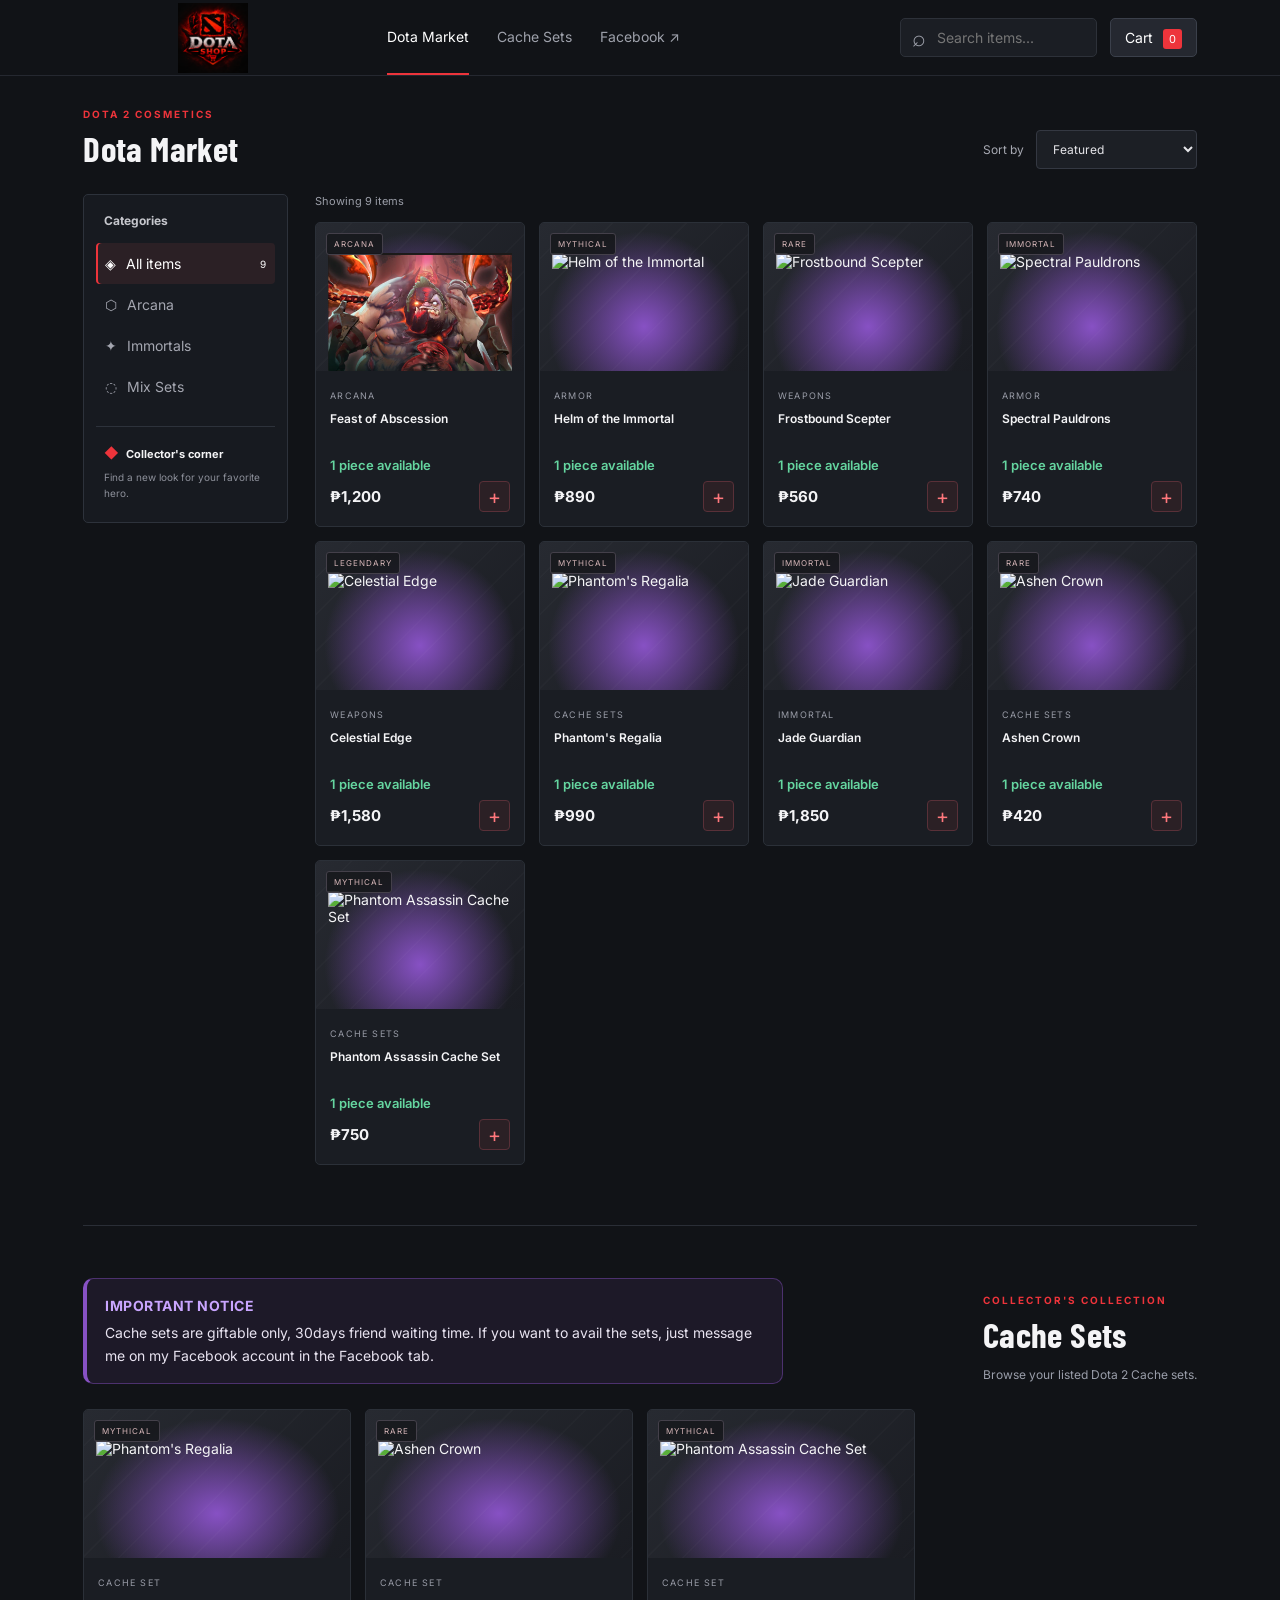
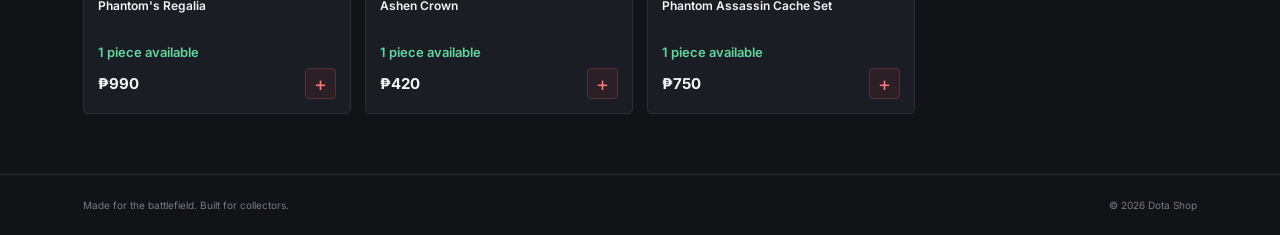
==== dota-shop/index.html @ 0215900e "Add files via upload" ====
<!DOCTYPE html>
<html lang="en">
<head>
  <meta charset="UTF-8">
  <meta name="viewport" content="width=device-width, initial-scale=1.0">
  <meta name="theme-color" content="#111317">
  <title>Dota Shop — Cosmetic Marketplace</title>
  <link rel="stylesheet" href="style.css">
</head>
<body>
  <header class="topbar">
    <a class="brand" href="#market" aria-label="Dota Shop home"><img class="brand-logo" src="./images/dota-logo.png" alt="Dota Shop Logo"></a>
    
<nav class="nav-links">
  <a class="active" href="#market" data-nav="market">Dota Market</a>
  <a href="#cache-sets" data-nav="cache-sets">Cache Sets</a>
  <a href="https://www.facebook.com/carl.ike.353"
     target="_blank"
     rel="noopener noreferrer">Facebook ↗</a>
</nav>

    <div class="header-actions">
      <label class="search-wrap" aria-label="Search items"><span>⌕</span><input id="searchInput" type="search" placeholder="Search items..."></label>
      <button class="cart-button" id="cartButton">Cart <span id="cartCount">0</span></button>
    </div>
    </header>
  
  <main>
    <section class="market-section" id="market">
      <div class="section-heading">
        <div><p class="eyebrow">DOTA 2 COSMETICS</p><h2>Dota Market</h2></div>
        <label class="sort-label">Sort by
          <select id="sortSelect"><option value="featured">Featured</option><option value="low">Price: low to high</option><option value="high">Price: high to low</option><option value="name">Name: A–Z</option></select>
        </label>
      </div>
      <div class="market-layout">
        <aside class="sidebar">
          <h3>Categories</h3>
          <button class="category active" data-category="All">◈ <span>All items</span><small id="countAll"></small></button>
          <button class="category" data-category="Arcana">⬡ <span>Arcana</span></button>
          <button class="category" data-category="Immortals">✦ <span>Immortals</span></button>
          <button class="category" data-category="Mix Sets">◌ <span>Mix Sets</span></button>
          <div class="sidebar-note"><span>◆</span><b>Collector's corner</b><p>Find a new look for your favorite hero.</p></div>
        </aside>
        <div class="products-area">
          
<div class="results-line">
  <span id="resultsText">items</span>
</div>

          <div class="product-grid" id="productGrid"></div>
          <div class="empty-state" id="emptyState" hidden>No items found. Try another search or category.</div>
        </div>
      </div>
    </section>

    <section class="market-section cache-section" id="cache-sets">
      <div class="section-heading">
        <div class="cache-notice">
  <strong>Important Notice</strong>
  <p>
    Cache sets are giftable only, 30days friend waiting time. If you want to avail the sets,
    just message me on my Facebook account in the Facebook tab.
  </p>
</div>
        <div>
          <p class="eyebrow">COLLECTOR'S COLLECTION</p>
          <h2>Cache Sets</h2>
          <p class="cache-description">Browse your listed Dota 2 Cache sets.</p>
        </div>
      </div>
      <div class="product-grid" id="cacheSetGrid"></div>
      <div class="empty-state" id="cacheEmptyState" hidden>
        No Cache Sets listed yet. Add items in script.js and set their category to "Cache sets".
      </div>
    </section>

  </main>

  <footer><span>Made for the battlefield. Built for collectors.</span><span>© 2026 Dota Shop</span></footer>

  <div class="toast" id="toast" role="status" aria-live="polite"></div>
  <div class="cart-overlay" id="cartOverlay" hidden>
    <button class="overlay-backdrop" id="closeCartBackdrop" aria-label="Close cart"></button>
    <aside class="cart-drawer" role="dialog" aria-modal="true" aria-labelledby="cartTitle">
      <div class="cart-head"><div><p class="eyebrow">YOUR SELECTION</p><h2 id="cartTitle">Shopping cart</h2></div><button class="icon-button" id="closeCart" aria-label="Close cart">×</button></div>
      <div class="cart-items" id="cartItems"></div>
      <div class="cart-footer"><div class="total-row"><span>Estimated total</span><strong id="cartTotal">₱0</strong></div>
      <button class="primary-button checkout-button" id="checkoutButton">
  Proceed to Payment <span>↗</span>
</button>
<p>Choose GCash or MariBank to continue with payment.</p></div>
    </aside>
  </div>
  <!-- PAYMENT POPUP -->
<div class="payment-overlay" id="paymentOverlay" hidden>
  <div class="payment-modal">
    <button class="payment-close" id="closePayment">×</button>

    <h2>Choose Your Payment Method</h2>
    <p class="payment-total">
      Total to Pay: <strong id="paymentTotal">₱0.00</strong>
    </p>

    <div class="payment-options">
      <button class="payment-option" data-payment="gcash">
        GCash
      </button>

      <button class="payment-option" data-payment="maribank">
        MariBank
      </button>
    </div>

    <div id="paymentDetails" hidden>
      <h3 id="paymentName"></h3>
      <img id="paymentQR" src="" alt="Payment QR code">

      <p>
        Scan the QR code using your selected payment app and pay
        the exact amount shown above.
      </p>

      <label for="receiptUpload">Upload your payment receipt</label>
      <input
        type="file"
        id="receiptUpload"
        accept="image/*"
      >

      <p class="payment-notice">
        After completing your payment, please message me through
        my Facebook account in the Facebook tab. Send a screenshot
        of your payment receipt so I can verify your transaction
        and process your order.
      </p>

      <a
        href="https://www.facebook.com/carl.ike.353"
        target="_blank"
        rel="noopener noreferrer"
        class="facebook-payment-link"
      >
        Message me on Facebook
      </a>
    </div>
  </div>
</div>
  <script src="script.js"></script>
</body>
</html>
---- dota-shop/style.css ----
@import url('https://fonts.googleapis.com/css2?family=Barlow+Condensed:wght@500;600;700;800&family=Inter:wght@400;500;600;700&display=swap');
:root{--bg:#111317;--panel:#191c22;--panel2:#20242c;--line:#2d323b;--muted:#9a9eaa;--text:#f4f4f6;--red:#ed343b;--red2:#b9202a;--green:#75d9a3}
*{box-sizing:border-box}html{scroll-behavior:smooth}body{margin:0;background:var(--bg);color:var(--text);font-family:Inter,Arial,sans-serif;font-size:14px}a{color:inherit;text-decoration:none}button,input,select{font:inherit}.topbar{height:76px;padding:0 6.5%;display:flex;align-items:center;gap:44px;border-bottom:1px solid #252830;background:#111317;position:sticky;top:0;z-index:10}.brand{display:flex;align-items:center;gap:11px;font-weight:800;letter-spacing:1.5px;font-size:15px;white-space:nowrap}.brand b{color:var(--red)}.brand-mark{width:31px;height:34px;display:grid;place-items:center;background:var(--red);clip-path:polygon(0 0,100% 0,100% 74%,50% 100%,0 74%);font-family:'Barlow Condensed';font-size:22px;color:white}.nav-links{display:flex;align-items:center;gap:28px;height:100%;color:#9ea1ab}.nav-links a{height:100%;display:flex;align-items:center;border-bottom:2px solid transparent}.nav-links a:hover,.nav-links a.active{color:white;border-bottom-color:var(--red)}.header-actions{margin-left:auto;display:flex;align-items:center;gap:13px}.search-wrap{display:flex;align-items:center;gap:9px;background:#1b1e24;border:1px solid #2d3139;border-radius:5px;padding:0 11px;height:39px;color:#9ea1ab}.search-wrap span{font-size:23px}.search-wrap input{width:150px;background:transparent;border:0;outline:0;color:white}.cart-button{background:#252830;border:1px solid #3b404b;border-radius:5px;color:white;padding:10px 14px;cursor:pointer}.cart-button span{background:var(--red);border-radius:3px;padding:3px 6px;margin-left:6px;font-size:11px}.hero{margin:28px auto 0;width:87%;max-width:1400px;min-height:410px;background:linear-gradient(110deg,#202329 0%,#191b21 54%,#321c22 100%);border:1px solid #343039;position:relative;overflow:hidden;display:flex;border-radius:6px}.hero:before{content:"";position:absolute;inset:0;background:linear-gradient(90deg,rgba(20,22,27,.1),rgba(20,22,27,.2)),repeating-linear-gradient(125deg,transparent 0 65px,rgba(255,255,255,.018) 66px 67px);pointer-events:none}.hero-content{padding:52px 0 32px 6%;width:58%;z-index:1}.eyebrow{font-size:10px;letter-spacing:2px;font-weight:700;color:#b1b3bc;margin:0 0 13px}.live-dot{display:inline-block;width:6px;height:6px;background:var(--red);border-radius:50%;margin-right:8px;box-shadow:0 0 10px #ed343b}.hero h1{font-family:'Barlow Condensed',Impact,sans-serif;font-size:clamp(50px,6vw,78px);line-height:.91;letter-spacing:1px;margin:0;font-weight:800}.hero h1 em{font-style:normal;color:var(--red)}.hero-copy{color:#b4b5bd;max-width:370px;line-height:1.8;margin:22px 0 24px}.primary-button{display:inline-flex;align-items:center;justify-content:center;gap:22px;background:var(--red);border:0;color:white;font-weight:700;padding:13px 17px;border-radius:4px;cursor:pointer;transition:background .2s,transform .2s}.primary-button:hover{background:#ff454c;transform:translateY(-1px)}.hero-stats{display:flex;gap:36px;margin-top:30px}.hero-stats div{display:flex;flex-direction:column;gap:5px}.hero-stats strong{font-size:13px}.hero-stats small{font-size:10px;color:#8f929d}.hero-art{position:absolute;right:3%;top:0;width:44%;height:100%;overflow:hidden;background:radial-gradient(ellipse at 58% 53%,rgba(213,41,47,.25),transparent 55%)}.art-glow{position:absolute;width:290px;height:290px;top:40px;left:25%;border:1px solid rgba(237,52,59,.17);border-radius:50%;box-shadow:0 0 0 28px rgba(237,52,59,.025),0 0 0 58px rgba(237,52,59,.025)}.rune{position:absolute;color:#d74a50;opacity:.65}.rune-one{font-size:54px;right:10%;top:42px;transform:rotate(20deg)}.rune-two{font-size:36px;left:9%;bottom:66px}.sword{position:absolute;top:33px;left:48%;height:300px;width:85px;transform:rotate(36deg);filter:drop-shadow(0 0 22px rgba(237,52,59,.35))}.sword-blade{position:absolute;left:27px;top:0;width:34px;height:220px;background:linear-gradient(90deg,#4b252a,#e5c2bd 40%,#6e292e 70%,#2a1c21);clip-path:polygon(50% 0,100% 22%,72% 83%,50% 100%,28% 83%,0 22%)}.sword-blade:after{content:"";position:absolute;left:14px;top:25px;width:4px;height:155px;background:#ffded7;opacity:.8}.sword-guard{position:absolute;top:198px;left:7px;width:72px;height:16px;background:linear-gradient(#e8c4a1,#8b3a39);clip-path:polygon(0 0,100% 0,80% 100%,20% 100%)}.sword-grip{position:absolute;top:211px;left:32px;width:25px;height:58px;background:repeating-linear-gradient(0deg,#28252a 0 7px,#7c3337 8px 12px);transform:rotate(-4deg)}.sword-pommel{position:absolute;top:263px;left:31px;width:27px;height:27px;background:#d7aa80;clip-path:polygon(50% 0,100% 50%,50% 100%,0 50%)}.art-caption{position:absolute;right:0;bottom:26px;display:flex;flex-direction:column;gap:5px;text-align:right}.art-caption span{font-size:9px;letter-spacing:2px;color:#bd7b7d}.art-caption b{font-family:'Barlow Condensed';font-size:21px;letter-spacing:1px}.market-section{width:87%;max-width:1400px;margin:62px auto 0}.section-heading{display:flex;justify-content:space-between;align-items:end;margin-bottom:25px}.section-heading .eyebrow{margin-bottom:7px;color:var(--red)}h2{font-family:'Barlow Condensed',Impact,sans-serif;font-size:35px;margin:0;letter-spacing:.4px}.sort-label{display:flex;align-items:center;gap:12px;color:#a7a9b2;font-size:12px}.sort-label select{background:#1c1f25;color:#e5e5e9;border:1px solid #343842;padding:10px 30px 10px 12px;border-radius:4px;outline:none}.market-layout{display:grid;grid-template-columns:205px 1fr;gap:27px}.sidebar{border:1px solid var(--line);background:#171a20;border-radius:5px;padding:18px 12px;height:max-content}.sidebar h3{font-size:12px;margin:0 8px 15px;color:#c6c7cd}.category{display:flex;align-items:center;gap:10px;width:100%;padding:12px 9px;background:transparent;border:0;color:#a4a6b0;text-align:left;border-radius:4px;cursor:pointer}.category span{flex:1}.category small{font-size:10px}.category:hover,.category.active{background:#2b2025;color:white}.category.active{box-shadow:inset 2px 0 var(--red)}.category.active:first-letter{color:var(--red)}.sidebar-note{border-top:1px solid var(--line);margin-top:19px;padding:17px 8px 3px}.sidebar-note span{color:var(--red);margin-right:7px}.sidebar-note b{font-size:11px}.sidebar-note p{font-size:10px;line-height:1.6;color:#8d909a;margin:8px 0 0}.results-line{display:flex;justify-content:space-between;align-items:center;color:#9a9da7;font-size:11px;margin:0 0 14px}.availability{color:#8f929c}.availability i{display:inline-block;width:6px;height:6px;background:var(--green);border-radius:50%;margin-right:6px}.product-grid{display:grid;grid-template-columns:repeat(4,minmax(0,1fr));gap:14px}.product-card{background:#1a1d23;border:1px solid #2b3038;border-radius:5px;overflow:hidden;transition:transform .2s,border-color .2s;min-width:0}.product-card:hover{transform:translateY(-3px);border-color:#594047}.product-art{height:148px;position:relative;display:grid;place-items:center;overflow:hidden;background:radial-gradient(ellipse at 50% 70%,var(--glow),transparent 65%),linear-gradient(135deg,#272a31,#1a1c22)}.product-art:before{content:"";position:absolute;inset:0;background:repeating-linear-gradient(135deg,transparent 0 24px,rgba(255,255,255,.018) 25px 26px)}.item-symbol{font-size:66px;line-height:1;filter:drop-shadow(0 0 15px var(--glow));z-index:1;text-shadow:0 4px 20px rgba(0,0,0,.6)}.rarity{position:absolute;top:10px;left:10px;background:#15171bcf;border:1px solid #44404a;color:#d6b6b8;padding:5px 7px;font-size:8px;letter-spacing:1px;border-radius:3px;z-index:2}.card-body{padding:14px}.item-category{font-size:9px;letter-spacing:1.2px;color:#999ca7;text-transform:uppercase}.product-card h3{font-size:12px;margin:8px 0 13px;line-height:1.45;min-height:34px;font-weight:600}.card-bottom{display:flex;align-items:center;justify-content:space-between;gap:6px}.price{font-size:15px;font-weight:700;white-space:nowrap}.add-button{width:31px;height:31px;background:#2b2025;color:#ff777c;border:1px solid #593038;border-radius:4px;font-size:20px;cursor:pointer;flex-shrink:0}.add-button:hover{background:var(--red);color:white}.empty-state{padding:45px 15px;text-align:center;color:#a7a9b2;border:1px dashed #343842;border-radius:5px}.how-section{width:87%;max-width:1400px;margin:75px auto 60px;border-top:1px solid #2a2e36;padding-top:34px}.how-section>.eyebrow{color:var(--red)}.steps{display:grid;grid-template-columns:repeat(3,1fr);gap:16px;margin-top:24px}.steps article{background:#191c22;border:1px solid #2b3038;padding:22px;border-radius:5px}.steps article>span{color:var(--red);font-family:'Barlow Condensed';font-size:22px}.steps h3{margin:13px 0 8px;font-size:14px}.steps p{margin:0;color:#9b9da7;font-size:12px;line-height:1.8}.demo-notice{font-size:10px;color:#737781;margin-top:26px}footer{display:flex;align-items:center;justify-content:space-between;gap:20px;padding:24px 6.5%;border-top:1px solid #292d35;color:#777b86;font-size:10px}footer .brand{color:#ddd;font-size:12px}.toast{position:fixed;bottom:24px;left:50%;transform:translate(-50%,20px);background:#282d35;border:1px solid #454b56;padding:12px 18px;border-radius:5px;color:white;opacity:0;pointer-events:none;transition:.25s;z-index:40}.toast.show{opacity:1;transform:translate(-50%,0)}.cart-overlay{position:fixed;inset:0;z-index:30}.cart-overlay[hidden]{display:none}.overlay-backdrop{position:absolute;inset:0;background:#000a;border:0;width:100%;height:100%}.cart-drawer{position:absolute;right:0;top:0;height:100%;width:min(430px,100%);background:#171a20;border-left:1px solid #343842;padding:26px;display:flex;flex-direction:column;box-shadow:-20px 0 60px #0005}.cart-head{display:flex;justify-content:space-between;align-items:center;border-bottom:1px solid var(--line);padding-bottom:20px}.cart-head .eyebrow{color:var(--red);margin-bottom:6px}.cart-head h2{font-size:30px}.icon-button{background:#252830;border:1px solid #3c414b;color:white;width:34px;height:34px;border-radius:4px;font-size:24px;cursor:pointer}.cart-items{overflow:auto;flex:1;padding:14px 0}.cart-row{display:grid;grid-template-columns:50px 1fr auto;align-items:center;gap:12px;padding:13px 0;border-bottom:1px solid #2c3038}.cart-thumb{height:48px;display:grid;place-items:center;background:#25252c;border-radius:4px;font-size:26px}.cart-row strong{font-size:12px;display:block}.cart-row small{display:block;color:#a2a4ad;margin-top:5px}.remove-button{background:none;border:0;color:#e77b80;cursor:pointer;font-size:11px;margin-top:5px;padding:0}.cart-footer{border-top:1px solid var(--line);padding-top:18px}.total-row{display:flex;justify-content:space-between;margin-bottom:17px;color:#a4a6af}.total-row strong{color:white;font-size:20px}.checkout-button{width:100%;justify-content:space-between}.cart-footer>p{font-size:10px;color:#777b85;text-align:center}.cart-empty{text-align:center;color:#9699a4;padding:40px 0;line-height:1.8}
@media(max-width:1050px){.topbar{padding:0 4%;gap:24px}.hero,.market-section,.how-section{width:92%}.product-grid{grid-template-columns:repeat(3,minmax(0,1fr))}.hero-art{right:-5%;width:48%}.hero-content{width:65%}}
@media(max-width:760px){.topbar{height:auto;min-height:70px;flex-wrap:wrap;padding:14px 5%;gap:14px}.nav-links{order:3;width:100%;height:34px;gap:24px;font-size:12px}.header-actions{gap:8px}.search-wrap input{width:95px}.hero{margin-top:16px;min-height:390px}.hero-content{padding:40px 25px;width:100%}.hero h1{font-size:57px}.hero-copy{max-width:300px}.hero-art{opacity:.32;width:65%;right:-16%}.hero-stats{margin-top:24px}.market-section{margin-top:45px}.market-layout{grid-template-columns:1fr;gap:16px}.sidebar{display:flex;align-items:center;gap:5px;flex-wrap:wrap;padding:10px}.sidebar h3,.sidebar-note{display:none}.category{width:auto;flex:1;justify-content:center;padding:10px 8px;gap:5px;font-size:11px}.category small{display:none}.product-grid{grid-template-columns:repeat(2,minmax(0,1fr));gap:10px}.product-art{height:135px}.card-body{padding:11px}.section-heading{align-items:start;gap:15px;flex-direction:column}.steps{grid-template-columns:1fr}.how-section{margin-top:55px}footer{flex-wrap:wrap;padding:22px 5%}footer>span:nth-child(2){display:none}}
@media(max-width:420px){.brand{font-size:13px}.header-actions{width:100%;margin:0}.search-wrap{flex:1}.search-wrap input{width:100%}.cart-button{white-space:nowrap}.hero h1{font-size:49px}.hero{min-height:370px}.product-art{height:118px}.item-symbol{font-size:55px}.price{font-size:13px}.product-card h3{font-size:11px}}


/* Market-only layout overrides */
.topbar{position:sticky;top:0}
.market-section{margin-top:32px;margin-bottom:60px}



/* Header navigation links */
.nav-links a {
  white-space: nowrap;
}
.nav-links a.active {
  color: white;
  border-bottom-color: var(--red);
}

/* Bigger Dota Shop logo */
.brand-logo {
  display: block;
  width: 260px;
  height: 70px;
  object-fit: contain;
  object-position: center;
}
.topbar .brand {
  flex-shrink: 0;
  min-width: 220px;
}

/* Product images */
.product-art .product-image {
  display: block;
  width: 100%;
  height: 100%;
  max-width: 100%;
  max-height: 100%;
  object-fit: contain;
  object-position: center;
  padding: 30px 12px 8px;
  position: relative;
  z-index: 1;
}

/* Cache Sets section */
.cache-section {
  border-top: 1px solid #2a2e36;
  padding-top: 34px;
  scroll-margin-top: 95px;
}
.cache-description {
  color: var(--muted);
  margin: 10px 0 0;
  font-size: 12px;
  line-height: 1.6;
}
#cacheSetGrid {
  grid-template-columns: repeat(4, minmax(0, 1fr));
}
.cache-card-image {
  width: 100%;
  height: 100%;
  max-height: 100%;
  object-fit: contain;
  object-position: center;
  padding: 24px 10px 8px;
  position: relative;
  z-index: 1;
}
.cache-card-image.is-missing {
  display: none;
}
.cache-placeholder {
  font-size: 66px;
  line-height: 1;
  filter: drop-shadow(0 0 15px var(--glow));
  z-index: 1;
}
@media (max-width: 760px) {
  .brand-logo { width: 160px; height: 60px; }
  .topbar .brand { min-width: 160px; }
  .nav-links { gap: 18px; }
  #cacheSetGrid { grid-template-columns: repeat(2, minmax(0, 1fr)); }
}
@media (max-width: 420px) {
  #cacheSetGrid { grid-template-columns: repeat(2, minmax(0, 1fr)); }
}


  
.cache-notice {
  margin-top: 18px;
  padding: 16px 18px;
  max-width: 700px;
  background: rgba(135, 81, 196, 0.10);
  border: 1px solid rgba(135, 81, 196, 0.45);
  border-left: 4px solid #8751c4;
  border-radius: 10px;
  color: #e8e3f0;
  line-height: 1.6;
}

.cache-notice strong {
  display: block;
  margin-bottom: 5px;
  color: #c9a5ff;
  font-size: 14px;
  text-transform: uppercase;
  letter-spacing: 0.5px;
}

.cache-notice p {
  margin: 0;
  font-size: 14px;
}

.stock-label {
  margin: 8px 0;
  color: #65d6a0;
  font-size: 13px;
  font-weight: 600;
}
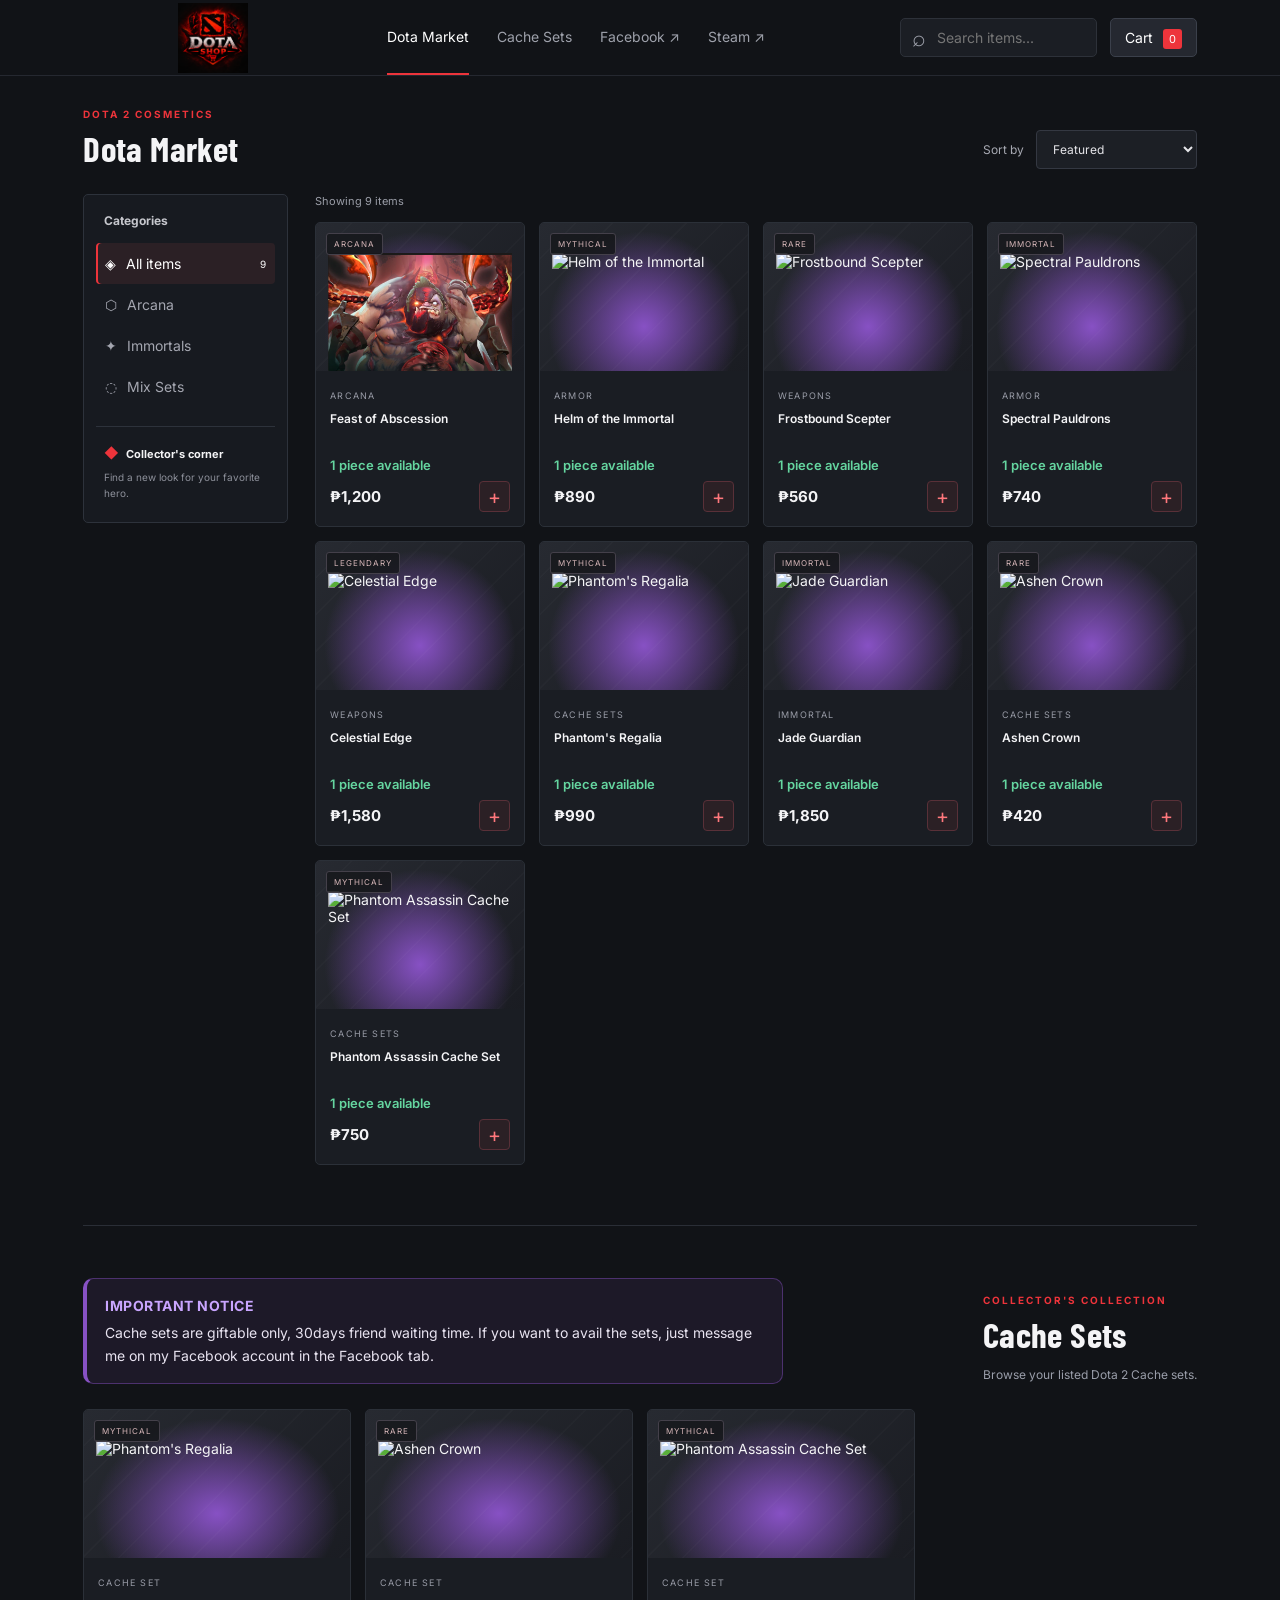
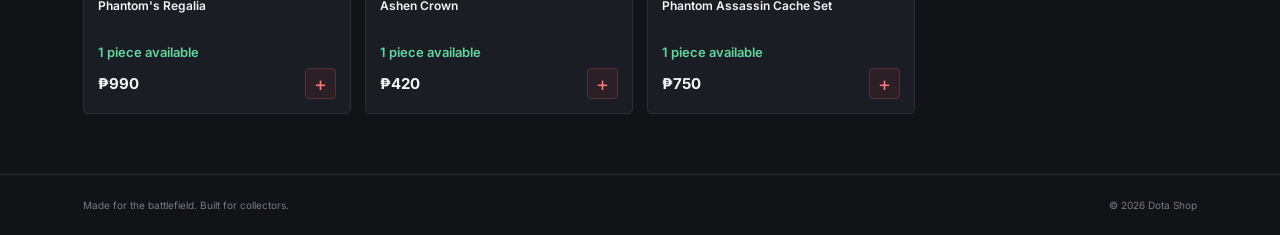
==== commit c20c62d3: "Add files via upload" ====
--- a/dota-shop/index.html
+++ b/dota-shop/index.html
@@ -8,22 +8,36 @@
   <link rel="stylesheet" href="style.css">
 </head>
 <body>
-  <header class="topbar">
-    <a class="brand" href="#market" aria-label="Dota Shop home"><img class="brand-logo" src="./images/dota-logo.png" alt="Dota Shop Logo"></a>
-    
-<nav class="nav-links">
-  <a class="active" href="#market" data-nav="market">Dota Market</a>
-  <a href="#cache-sets" data-nav="cache-sets">Cache Sets</a>
-  <a href="https://www.facebook.com/carl.ike.353"
-     target="_blank"
-     rel="noopener noreferrer">Facebook ↗</a>
-</nav>
+ 
+<header class="topbar">
+  <a class="brand" href="#market" aria-label="Dota Shop home">
+    <img class="brand-logo" src="./images/dota-logo.png" alt="Dota Shop Logo">
+  </a>
 
-    <div class="header-actions">
-      <label class="search-wrap" aria-label="Search items"><span>⌕</span><input id="searchInput" type="search" placeholder="Search items..."></label>
-      <button class="cart-button" id="cartButton">Cart <span id="cartCount">0</span></button>
-    </div>
-    </header>
+  <nav class="nav-links">
+    <a class="active" href="#market" data-nav="market">Dota Market</a>
+    <a href="#cache-sets" data-nav="cache-sets">Cache Sets</a>
+
+    <a href="https://www.facebook.com/carl.ike.353"
+       target="_blank"
+       rel="noopener noreferrer">Facebook ↗</a>
+
+    <a href="https://steamcommunity.com/profiles/76561198882217339/"
+       target="_blank"
+       rel="noopener noreferrer">Steam ↗</a>
+  </nav>
+
+  <div class="header-actions">
+    <label class="search-wrap" aria-label="Search items">
+      <span>⌕</span>
+      <input id="searchInput" type="search" placeholder="Search items...">
+    </label>
+    <button class="cart-button" id="cartButton">
+      Cart <span id="cartCount">0</span>
+    </button>
+  </div>
+</header>
+
   
   <main>
     <section class="market-section" id="market">
@@ -131,7 +145,7 @@
       <p class="payment-notice">
         After completing your payment, please message me through
         my Facebook account in the Facebook tab. Send a screenshot
-        of your payment receipt so I can verify your transaction
+        of your payment receipt together with the ordered items so I can verify your transaction
         and process your order.
       </p>
 
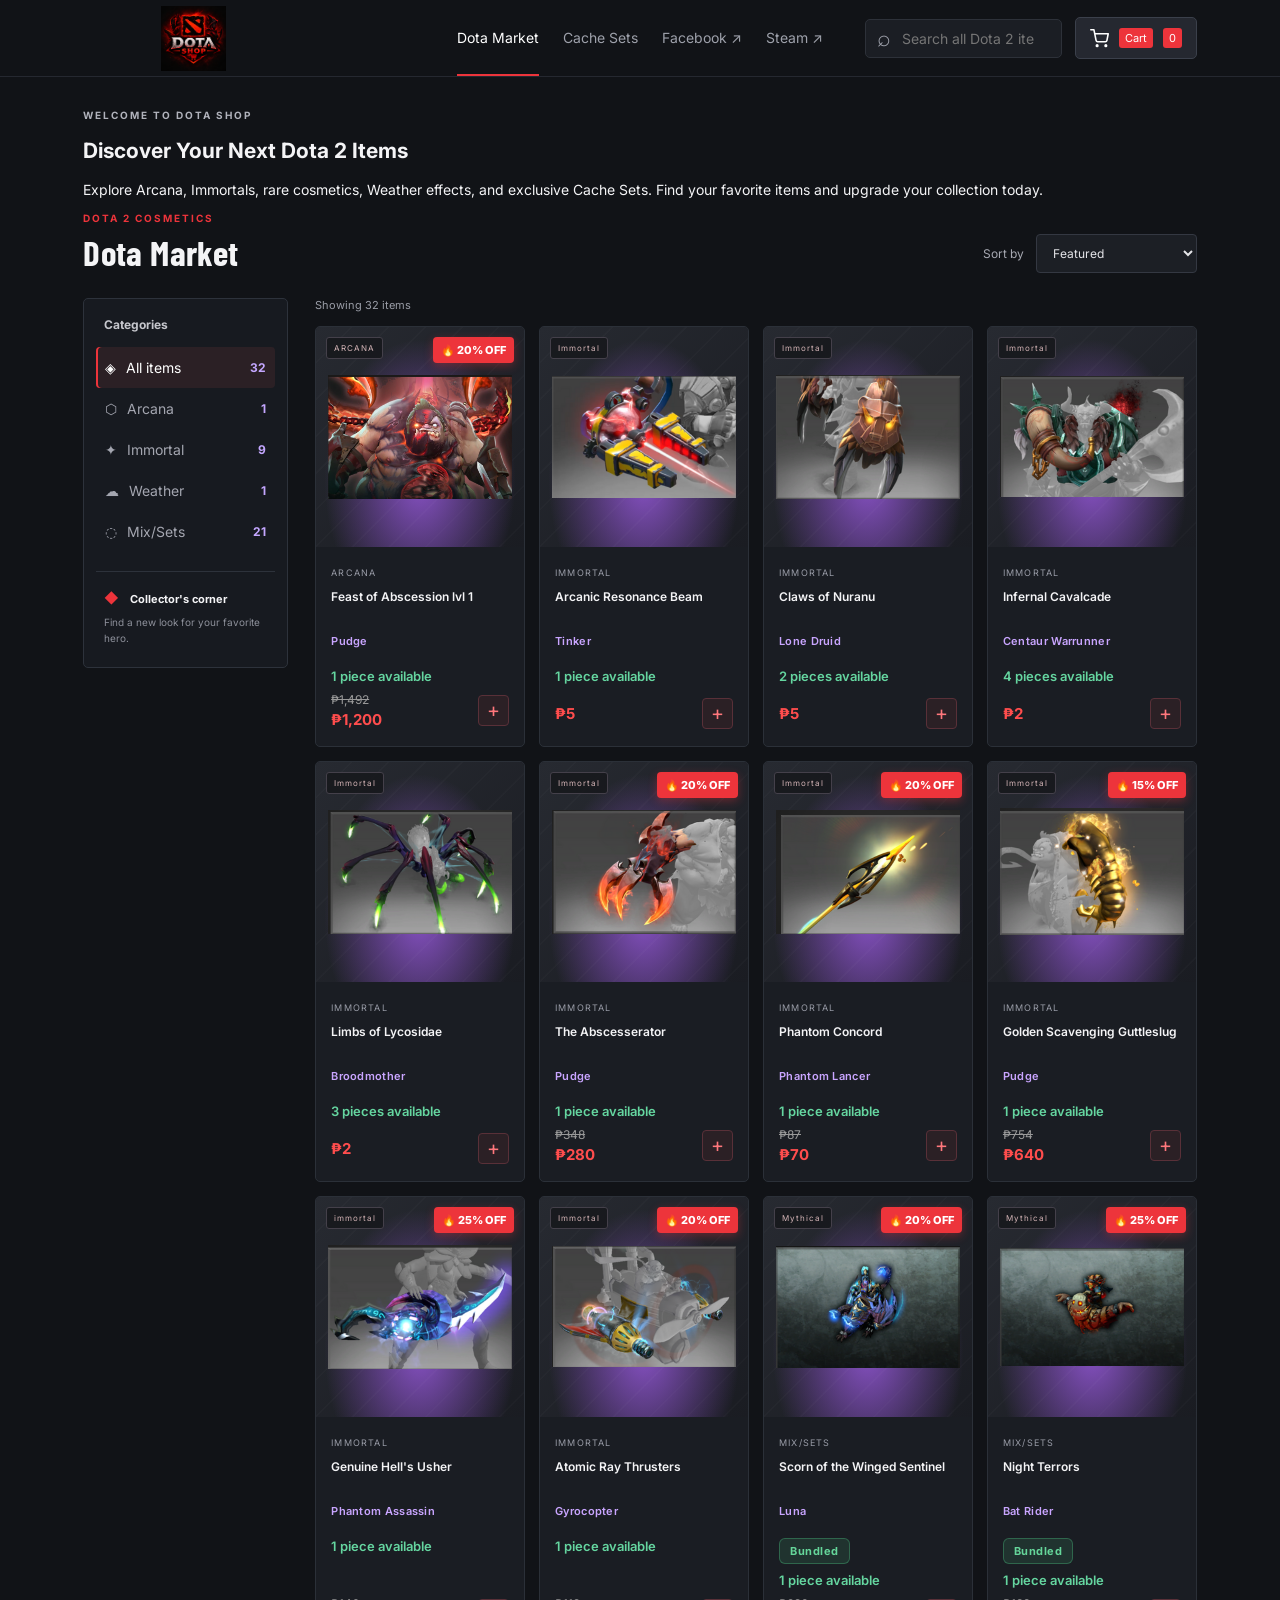
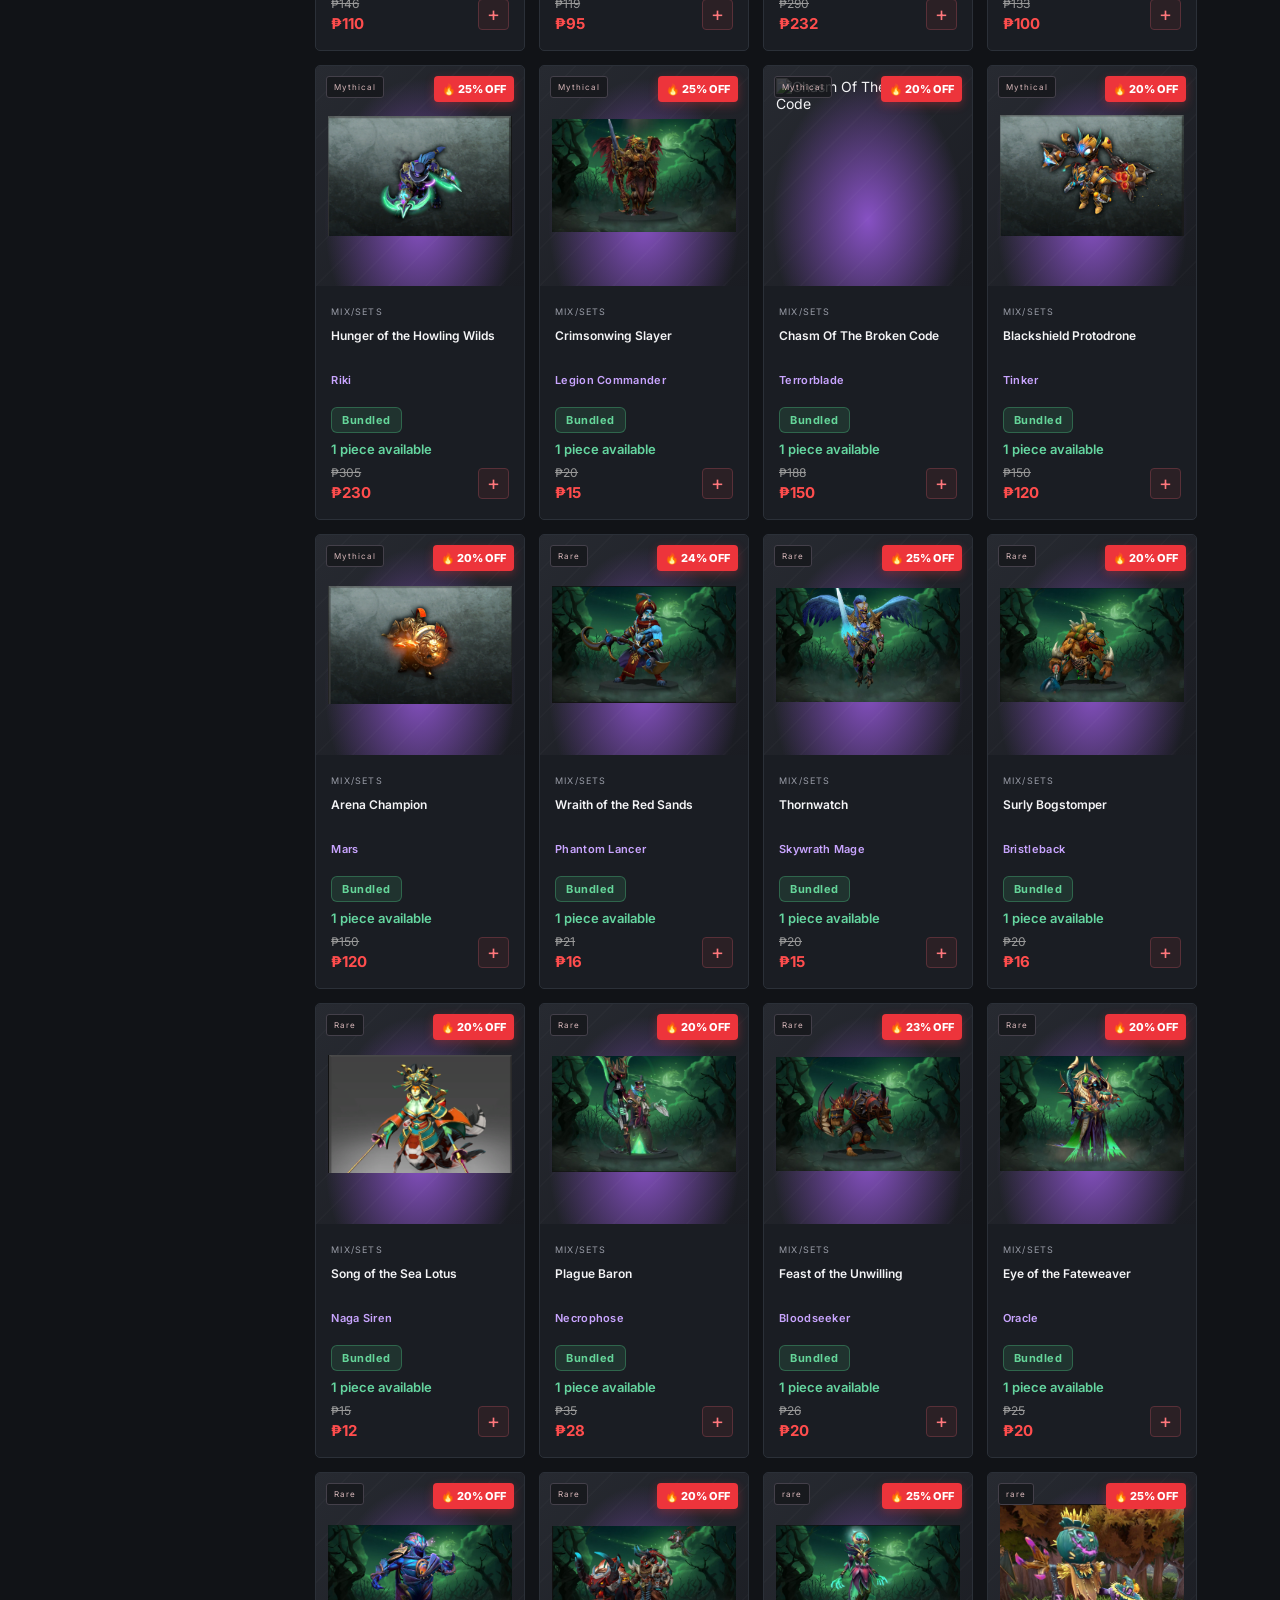
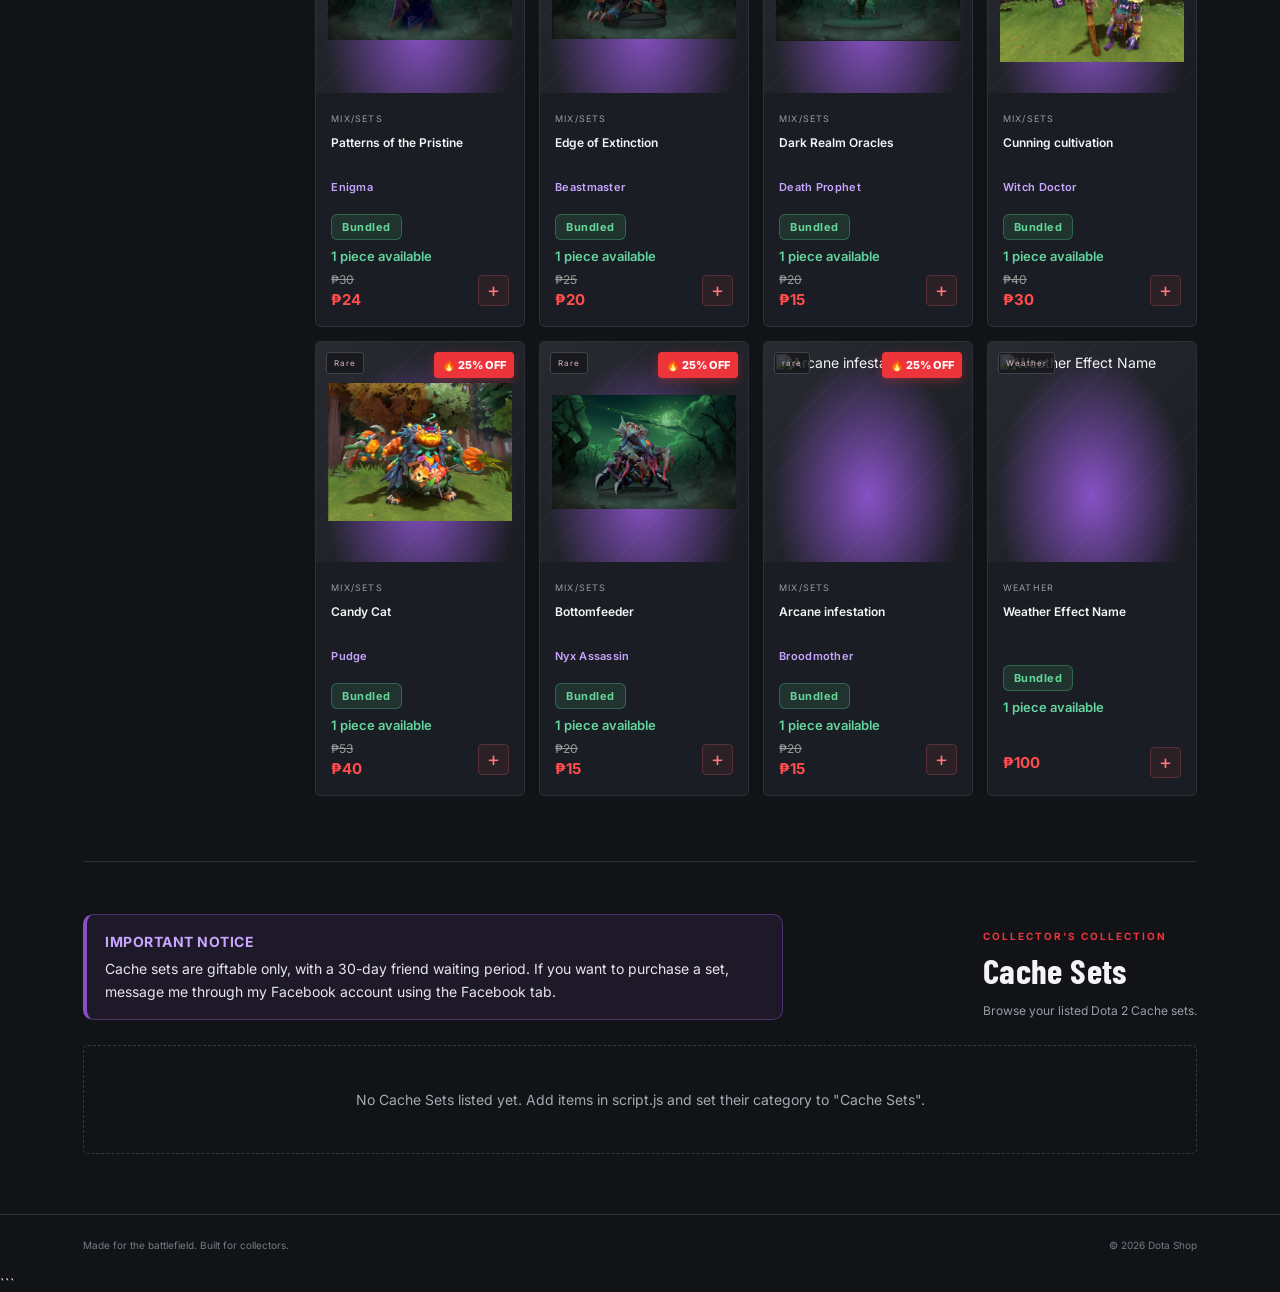
==== commit 76a725d2: "Add files via upload" ====
--- a/dota-shop/index.html
+++ b/dota-shop/index.html
@@ -8,158 +8,321 @@
   <link rel="stylesheet" href="style.css">
 </head>
 <body>
- 
-<header class="topbar">
-  <a class="brand" href="#market" aria-label="Dota Shop home">
-    <img class="brand-logo" src="./images/dota-logo.png" alt="Dota Shop Logo">
-  </a>
-
-  <nav class="nav-links">
-    <a class="active" href="#market" data-nav="market">Dota Market</a>
-    <a href="#cache-sets" data-nav="cache-sets">Cache Sets</a>
-
-    <a href="https://www.facebook.com/carl.ike.353"
-       target="_blank"
-       rel="noopener noreferrer">Facebook ↗</a>
-
-    <a href="https://steamcommunity.com/profiles/76561198882217339/"
-       target="_blank"
-       rel="noopener noreferrer">Steam ↗</a>
-  </nav>
-
-  <div class="header-actions">
-    <label class="search-wrap" aria-label="Search items">
-      <span>⌕</span>
-      <input id="searchInput" type="search" placeholder="Search items...">
-    </label>
-    <button class="cart-button" id="cartButton">
-      Cart <span id="cartCount">0</span>
-    </button>
-  </div>
-</header>
-
-  
+
+  <!-- HEADER -->
+  <header class="topbar">
+    <a class="brand" href="#market" aria-label="Dota Shop home">
+      <img class="brand-logo" src="./images/dota-logo.png" alt="Dota Shop Logo">
+    </a>
+
+    <nav class="nav-links">
+      <a class="active" href="#market" data-nav="market">Dota Market</a>
+      <a href="#cache-sets" data-nav="cache-sets">Cache Sets</a>
+
+      <a href="https://www.facebook.com/carl.ike.353"
+         target="_blank"
+         rel="noopener noreferrer">Facebook ↗</a>
+
+      <a href="https://steamcommunity.com/profiles/76561198882217339/"
+         target="_blank"
+         rel="noopener noreferrer">Steam ↗</a>
+    </nav>
+
+    <div class="header-actions">
+      <label class="search-wrap" aria-label="Search items">
+        <span>⌕</span>
+        <input
+          id="searchInput"
+          type="search"
+          placeholder="Search all Dota 2 items..."
+          aria-label="Search all Dota 2 items"
+        >
+      </label>
+
+      <button class="cart-button" id="cartButton" type="button">
+        <svg
+          class="cart-icon"
+          xmlns="http://www.w3.org/2000/svg"
+          width="19"
+          height="19"
+          viewBox="0 0 24 24"
+          fill="none"
+          stroke="currentColor"
+          stroke-width="2"
+          stroke-linecap="round"
+          stroke-linejoin="round"
+          aria-hidden="true"
+        >
+          <circle cx="9" cy="21" r="1"></circle>
+          <circle cx="20" cy="21" r="1"></circle>
+          <path d="M1 1h4l2.68 13.39a2 2 0 0 0 2 1.61h9.72a2 2 0 0 0 2-1.61L23 6H6"></path>
+        </svg>
+        <span>Cart</span>
+        <span id="cartCount">0</span>
+      </button>
+    </div>
+  </header>
+
   <main>
+
+    <!-- DOTA MARKET AND HERO DESCRIPTION -->
     <section class="market-section" id="market">
+
+      <div class="hero-description">
+        <p class="eyebrow">WELCOME TO DOTA SHOP</p>
+        <h1>Discover Your Next Dota 2 Items</h1>
+        <p>
+          Explore Arcana, Immortals, rare cosmetics, Weather effects,
+          and exclusive Cache Sets. Find your favorite items and
+          upgrade your collection today.
+        </p>
+      </div>
+
+      <!-- MARKET HEADING: KEEP ONLY ONE -->
       <div class="section-heading">
-        <div><p class="eyebrow">DOTA 2 COSMETICS</p><h2>Dota Market</h2></div>
-        <label class="sort-label">Sort by
-          <select id="sortSelect"><option value="featured">Featured</option><option value="low">Price: low to high</option><option value="high">Price: high to low</option><option value="name">Name: A–Z</option></select>
+        <div>
+          <p class="eyebrow">DOTA 2 COSMETICS</p>
+          <h2>Dota Market</h2>
+        </div>
+
+        <label class="sort-label">
+          Sort by
+          <select id="sortSelect">
+            <option value="featured">Featured</option>
+            <option value="low">Price: low to high</option>
+            <option value="high">Price: high to low</option>
+            <option value="name">Name: A–Z</option>
+          </select>
         </label>
       </div>
+
+      <!-- MARKET LAYOUT -->
       <div class="market-layout">
+
+        <!-- CATEGORY SIDEBAR -->
         <aside class="sidebar">
           <h3>Categories</h3>
-          <button class="category active" data-category="All">◈ <span>All items</span><small id="countAll"></small></button>
-          <button class="category" data-category="Arcana">⬡ <span>Arcana</span></button>
-          <button class="category" data-category="Immortals">✦ <span>Immortals</span></button>
-          <button class="category" data-category="Mix Sets">◌ <span>Mix Sets</span></button>
-          <div class="sidebar-note"><span>◆</span><b>Collector's corner</b><p>Find a new look for your favorite hero.</p></div>
+
+          <button class="category active" data-category="All" type="button">
+            ◈ <span>All items</span>
+            <small id="countAll">0 pcs</small>
+          </button>
+
+          <button class="category" data-category="Arcana" type="button">
+            ⬡ <span>Arcana</span>
+            <small id="countArcana">0 pcs</small>
+          </button>
+
+          <button class="category" data-category="Immortal" type="button">
+            ✦ <span>Immortal</span>
+            <small id="countImmortals">0 pcs</small>
+          </button>
+
+          <button class="category" data-category="Weather" type="button">
+            ☁ <span>Weather</span>
+            <small id="countWeather">0 pcs</small>
+          </button>
+
+          <button class="category" data-category="Mix/Sets" type="button">
+            ◌ <span>Mix/Sets</span>
+            <small id="countMixSets">0 pcs</small>
+          </button>
+
+          <div class="sidebar-note">
+            <span>◆</span>
+            <b>Collector's corner</b>
+            <p>Find a new look for your favorite hero.</p>
+          </div>
         </aside>
+
+        <!-- PRODUCT LISTINGS -->
         <div class="products-area">
-          
-<div class="results-line">
-  <span id="resultsText">items</span>
-</div>
+          <div class="results-line">
+            <span id="resultsText">items</span>
+          </div>
 
           <div class="product-grid" id="productGrid"></div>
-          <div class="empty-state" id="emptyState" hidden>No items found. Try another search or category.</div>
-        </div>
+
+          <div class="empty-state" id="emptyState" hidden>
+            No items found. Try another search or category.
+          </div>
+        </div>
+
       </div>
     </section>
 
+    <!-- CACHE SETS -->
     <section class="market-section cache-section" id="cache-sets">
+
       <div class="section-heading">
+
         <div class="cache-notice">
-  <strong>Important Notice</strong>
-  <p>
-    Cache sets are giftable only, 30days friend waiting time. If you want to avail the sets,
-    just message me on my Facebook account in the Facebook tab.
-  </p>
-</div>
+          <strong>Important Notice</strong>
+          <p>
+            Cache sets are giftable only, with a 30-day friend waiting period.
+            If you want to purchase a set, message me through my Facebook
+            account using the Facebook tab.
+          </p>
+        </div>
+
         <div>
           <p class="eyebrow">COLLECTOR'S COLLECTION</p>
           <h2>Cache Sets</h2>
           <p class="cache-description">Browse your listed Dota 2 Cache sets.</p>
         </div>
-      </div>
+
+      </div>
+
       <div class="product-grid" id="cacheSetGrid"></div>
+
       <div class="empty-state" id="cacheEmptyState" hidden>
-        No Cache Sets listed yet. Add items in script.js and set their category to "Cache sets".
-      </div>
+        No Cache Sets listed yet. Add items in script.js and set their
+        category to "Cache Sets".
+      </div>
+
     </section>
 
   </main>
 
-  <footer><span>Made for the battlefield. Built for collectors.</span><span>© 2026 Dota Shop</span></footer>
-
+  <!-- FOOTER -->
+  <footer>
+    <span>Made for the battlefield. Built for collectors.</span>
+    <span>© 2026 Dota Shop</span>
+  </footer>
+
+  <!-- TOAST NOTIFICATION -->
   <div class="toast" id="toast" role="status" aria-live="polite"></div>
+
+  <!-- SHOPPING CART -->
   <div class="cart-overlay" id="cartOverlay" hidden>
-    <button class="overlay-backdrop" id="closeCartBackdrop" aria-label="Close cart"></button>
-    <aside class="cart-drawer" role="dialog" aria-modal="true" aria-labelledby="cartTitle">
-      <div class="cart-head"><div><p class="eyebrow">YOUR SELECTION</p><h2 id="cartTitle">Shopping cart</h2></div><button class="icon-button" id="closeCart" aria-label="Close cart">×</button></div>
+
+    <button
+      class="overlay-backdrop"
+      id="closeCartBackdrop"
+      aria-label="Close cart"
+      type="button"
+    ></button>
+
+    <aside
+      class="cart-drawer"
+      role="dialog"
+      aria-modal="true"
+      aria-labelledby="cartTitle"
+    >
+
+      <div class="cart-head">
+        <div>
+          <p class="eyebrow">YOUR SELECTION</p>
+
+          <h2 id="cartTitle" class="cart-title">
+            <svg
+              class="cart-icon"
+              xmlns="http://www.w3.org/2000/svg"
+              width="25"
+              height="25"
+              viewBox="0 0 24 24"
+              fill="none"
+              stroke="currentColor"
+              stroke-width="1.8"
+              stroke-linecap="round"
+              stroke-linejoin="round"
+              aria-hidden="true"
+            >
+              <circle cx="9" cy="21" r="1"></circle>
+              <circle cx="20" cy="21" r="1"></circle>
+              <path d="M1 1h4l2.68 13.39a2 2 0 0 0 2 1.61h9.72a2 2 0 0 0 2-1.61L23 6H6"></path>
+            </svg>
+            <span>Shopping cart</span>
+          </h2>
+        </div>
+
+        <button class="icon-button" id="closeCart" aria-label="Close cart" type="button">
+          ×
+        </button>
+      </div>
+
       <div class="cart-items" id="cartItems"></div>
-      <div class="cart-footer"><div class="total-row"><span>Estimated total</span><strong id="cartTotal">₱0</strong></div>
-      <button class="primary-button checkout-button" id="checkoutButton">
-  Proceed to Payment <span>↗</span>
-</button>
-<p>Choose GCash or MariBank to continue with payment.</p></div>
+
+      <div class="cart-footer">
+        <div class="total-row">
+          <span>Estimated total</span>
+          <strong id="cartTotal">₱0</strong>
+        </div>
+
+        <button class="primary-button checkout-button" id="checkoutButton" type="button">
+          Proceed to Payment <span>↗</span>
+        </button>
+
+        <p>Choose GCash or MariBank to continue with payment.</p>
+      </div>
+
     </aside>
   </div>
+
   <!-- PAYMENT POPUP -->
-<div class="payment-overlay" id="paymentOverlay" hidden>
-  <div class="payment-modal">
-    <button class="payment-close" id="closePayment">×</button>
-
-    <h2>Choose Your Payment Method</h2>
-    <p class="payment-total">
-      Total to Pay: <strong id="paymentTotal">₱0.00</strong>
-    </p>
-
-    <div class="payment-options">
-      <button class="payment-option" data-payment="gcash">
-        GCash
+  <div class="payment-overlay" id="paymentOverlay" hidden>
+    <div class="payment-modal">
+
+      <button class="payment-close" id="closePayment" type="button" aria-label="Close payment">
+        ×
       </button>
 
-      <button class="payment-option" data-payment="maribank">
-        MariBank
-      </button>
-    </div>
-
-    <div id="paymentDetails" hidden>
-      <h3 id="paymentName"></h3>
-      <img id="paymentQR" src="" alt="Payment QR code">
-
-      <p>
-        Scan the QR code using your selected payment app and pay
-        the exact amount shown above.
+      <h2>Choose Your Payment Method</h2>
+
+      <p class="payment-total">
+        Total to Pay: <strong id="paymentTotal">₱0.00</strong>
       </p>
 
-      <label for="receiptUpload">Upload your payment receipt</label>
-      <input
-        type="file"
-        id="receiptUpload"
-        accept="image/*"
-      >
-
-      <p class="payment-notice">
-        After completing your payment, please message me through
-        my Facebook account in the Facebook tab. Send a screenshot
-        of your payment receipt together with the ordered items so I can verify your transaction
-        and process your order.
-      </p>
-
-      <a
-        href="https://www.facebook.com/carl.ike.353"
-        target="_blank"
-        rel="noopener noreferrer"
-        class="facebook-payment-link"
-      >
-        Message me on Facebook
-      </a>
+      <div class="payment-options">
+        <button class="payment-option" data-payment="gcash" type="button">
+          GCash
+        </button>
+
+        <button class="payment-option" data-payment="maribank" type="button">
+          MariBank
+        </button>
+      </div>
+
+      <div id="paymentDetails" hidden>
+        <h3 id="paymentName"></h3>
+
+        <img id="paymentQR" src="" alt="Payment QR code">
+
+        <p>
+          Scan the QR code using your selected payment app and pay
+          the exact amount shown above.
+        </p>
+
+        <label for="receiptUpload">Upload your payment receipt</label>
+        <input
+          type="file"
+          id="receiptUpload"
+          accept="image/*"
+        >
+
+        <p class="payment-notice">
+          After completing your payment, please message me through
+          my Facebook account in the Facebook tab. Send a screenshot
+          of your payment receipt together with the ordered items so I can
+          verify your transaction and process your order.
+        </p>
+
+        <a
+          href="https://www.facebook.com/carl.ike.353"
+          target="_blank"
+          rel="noopener noreferrer"
+          class="facebook-payment-link"
+        >
+          Message me on Facebook
+        </a>
+      </div>
+
     </div>
   </div>
-</div>
+
+  <!-- JAVASCRIPT -->
   <script src="script.js"></script>
+
 </body>
 </html>
+```
--- a/dota-shop/style.css
+++ b/dota-shop/style.css
@@ -1,105 +1,824 @@
+
 @import url('https://fonts.googleapis.com/css2?family=Barlow+Condensed:wght@500;600;700;800&family=Inter:wght@400;500;600;700&display=swap');
-:root{--bg:#111317;--panel:#191c22;--panel2:#20242c;--line:#2d323b;--muted:#9a9eaa;--text:#f4f4f6;--red:#ed343b;--red2:#b9202a;--green:#75d9a3}
-*{box-sizing:border-box}html{scroll-behavior:smooth}body{margin:0;background:var(--bg);color:var(--text);font-family:Inter,Arial,sans-serif;font-size:14px}a{color:inherit;text-decoration:none}button,input,select{font:inherit}.topbar{height:76px;padding:0 6.5%;display:flex;align-items:center;gap:44px;border-bottom:1px solid #252830;background:#111317;position:sticky;top:0;z-index:10}.brand{display:flex;align-items:center;gap:11px;font-weight:800;letter-spacing:1.5px;font-size:15px;white-space:nowrap}.brand b{color:var(--red)}.brand-mark{width:31px;height:34px;display:grid;place-items:center;background:var(--red);clip-path:polygon(0 0,100% 0,100% 74%,50% 100%,0 74%);font-family:'Barlow Condensed';font-size:22px;color:white}.nav-links{display:flex;align-items:center;gap:28px;height:100%;color:#9ea1ab}.nav-links a{height:100%;display:flex;align-items:center;border-bottom:2px solid transparent}.nav-links a:hover,.nav-links a.active{color:white;border-bottom-color:var(--red)}.header-actions{margin-left:auto;display:flex;align-items:center;gap:13px}.search-wrap{display:flex;align-items:center;gap:9px;background:#1b1e24;border:1px solid #2d3139;border-radius:5px;padding:0 11px;height:39px;color:#9ea1ab}.search-wrap span{font-size:23px}.search-wrap input{width:150px;background:transparent;border:0;outline:0;color:white}.cart-button{background:#252830;border:1px solid #3b404b;border-radius:5px;color:white;padding:10px 14px;cursor:pointer}.cart-button span{background:var(--red);border-radius:3px;padding:3px 6px;margin-left:6px;font-size:11px}.hero{margin:28px auto 0;width:87%;max-width:1400px;min-height:410px;background:linear-gradient(110deg,#202329 0%,#191b21 54%,#321c22 100%);border:1px solid #343039;position:relative;overflow:hidden;display:flex;border-radius:6px}.hero:before{content:"";position:absolute;inset:0;background:linear-gradient(90deg,rgba(20,22,27,.1),rgba(20,22,27,.2)),repeating-linear-gradient(125deg,transparent 0 65px,rgba(255,255,255,.018) 66px 67px);pointer-events:none}.hero-content{padding:52px 0 32px 6%;width:58%;z-index:1}.eyebrow{font-size:10px;letter-spacing:2px;font-weight:700;color:#b1b3bc;margin:0 0 13px}.live-dot{display:inline-block;width:6px;height:6px;background:var(--red);border-radius:50%;margin-right:8px;box-shadow:0 0 10px #ed343b}.hero h1{font-family:'Barlow Condensed',Impact,sans-serif;font-size:clamp(50px,6vw,78px);line-height:.91;letter-spacing:1px;margin:0;font-weight:800}.hero h1 em{font-style:normal;color:var(--red)}.hero-copy{color:#b4b5bd;max-width:370px;line-height:1.8;margin:22px 0 24px}.primary-button{display:inline-flex;align-items:center;justify-content:center;gap:22px;background:var(--red);border:0;color:white;font-weight:700;padding:13px 17px;border-radius:4px;cursor:pointer;transition:background .2s,transform .2s}.primary-button:hover{background:#ff454c;transform:translateY(-1px)}.hero-stats{display:flex;gap:36px;margin-top:30px}.hero-stats div{display:flex;flex-direction:column;gap:5px}.hero-stats strong{font-size:13px}.hero-stats small{font-size:10px;color:#8f929d}.hero-art{position:absolute;right:3%;top:0;width:44%;height:100%;overflow:hidden;background:radial-gradient(ellipse at 58% 53%,rgba(213,41,47,.25),transparent 55%)}.art-glow{position:absolute;width:290px;height:290px;top:40px;left:25%;border:1px solid rgba(237,52,59,.17);border-radius:50%;box-shadow:0 0 0 28px rgba(237,52,59,.025),0 0 0 58px rgba(237,52,59,.025)}.rune{position:absolute;color:#d74a50;opacity:.65}.rune-one{font-size:54px;right:10%;top:42px;transform:rotate(20deg)}.rune-two{font-size:36px;left:9%;bottom:66px}.sword{position:absolute;top:33px;left:48%;height:300px;width:85px;transform:rotate(36deg);filter:drop-shadow(0 0 22px rgba(237,52,59,.35))}.sword-blade{position:absolute;left:27px;top:0;width:34px;height:220px;background:linear-gradient(90deg,#4b252a,#e5c2bd 40%,#6e292e 70%,#2a1c21);clip-path:polygon(50% 0,100% 22%,72% 83%,50% 100%,28% 83%,0 22%)}.sword-blade:after{content:"";position:absolute;left:14px;top:25px;width:4px;height:155px;background:#ffded7;opacity:.8}.sword-guard{position:absolute;top:198px;left:7px;width:72px;height:16px;background:linear-gradient(#e8c4a1,#8b3a39);clip-path:polygon(0 0,100% 0,80% 100%,20% 100%)}.sword-grip{position:absolute;top:211px;left:32px;width:25px;height:58px;background:repeating-linear-gradient(0deg,#28252a 0 7px,#7c3337 8px 12px);transform:rotate(-4deg)}.sword-pommel{position:absolute;top:263px;left:31px;width:27px;height:27px;background:#d7aa80;clip-path:polygon(50% 0,100% 50%,50% 100%,0 50%)}.art-caption{position:absolute;right:0;bottom:26px;display:flex;flex-direction:column;gap:5px;text-align:right}.art-caption span{font-size:9px;letter-spacing:2px;color:#bd7b7d}.art-caption b{font-family:'Barlow Condensed';font-size:21px;letter-spacing:1px}.market-section{width:87%;max-width:1400px;margin:62px auto 0}.section-heading{display:flex;justify-content:space-between;align-items:end;margin-bottom:25px}.section-heading .eyebrow{margin-bottom:7px;color:var(--red)}h2{font-family:'Barlow Condensed',Impact,sans-serif;font-size:35px;margin:0;letter-spacing:.4px}.sort-label{display:flex;align-items:center;gap:12px;color:#a7a9b2;font-size:12px}.sort-label select{background:#1c1f25;color:#e5e5e9;border:1px solid #343842;padding:10px 30px 10px 12px;border-radius:4px;outline:none}.market-layout{display:grid;grid-template-columns:205px 1fr;gap:27px}.sidebar{border:1px solid var(--line);background:#171a20;border-radius:5px;padding:18px 12px;height:max-content}.sidebar h3{font-size:12px;margin:0 8px 15px;color:#c6c7cd}.category{display:flex;align-items:center;gap:10px;width:100%;padding:12px 9px;background:transparent;border:0;color:#a4a6b0;text-align:left;border-radius:4px;cursor:pointer}.category span{flex:1}.category small{font-size:10px}.category:hover,.category.active{background:#2b2025;color:white}.category.active{box-shadow:inset 2px 0 var(--red)}.category.active:first-letter{color:var(--red)}.sidebar-note{border-top:1px solid var(--line);margin-top:19px;padding:17px 8px 3px}.sidebar-note span{color:var(--red);margin-right:7px}.sidebar-note b{font-size:11px}.sidebar-note p{font-size:10px;line-height:1.6;color:#8d909a;margin:8px 0 0}.results-line{display:flex;justify-content:space-between;align-items:center;color:#9a9da7;font-size:11px;margin:0 0 14px}.availability{color:#8f929c}.availability i{display:inline-block;width:6px;height:6px;background:var(--green);border-radius:50%;margin-right:6px}.product-grid{display:grid;grid-template-columns:repeat(4,minmax(0,1fr));gap:14px}.product-card{background:#1a1d23;border:1px solid #2b3038;border-radius:5px;overflow:hidden;transition:transform .2s,border-color .2s;min-width:0}.product-card:hover{transform:translateY(-3px);border-color:#594047}.product-art{height:148px;position:relative;display:grid;place-items:center;overflow:hidden;background:radial-gradient(ellipse at 50% 70%,var(--glow),transparent 65%),linear-gradient(135deg,#272a31,#1a1c22)}.product-art:before{content:"";position:absolute;inset:0;background:repeating-linear-gradient(135deg,transparent 0 24px,rgba(255,255,255,.018) 25px 26px)}.item-symbol{font-size:66px;line-height:1;filter:drop-shadow(0 0 15px var(--glow));z-index:1;text-shadow:0 4px 20px rgba(0,0,0,.6)}.rarity{position:absolute;top:10px;left:10px;background:#15171bcf;border:1px solid #44404a;color:#d6b6b8;padding:5px 7px;font-size:8px;letter-spacing:1px;border-radius:3px;z-index:2}.card-body{padding:14px}.item-category{font-size:9px;letter-spacing:1.2px;color:#999ca7;text-transform:uppercase}.product-card h3{font-size:12px;margin:8px 0 13px;line-height:1.45;min-height:34px;font-weight:600}.card-bottom{display:flex;align-items:center;justify-content:space-between;gap:6px}.price{font-size:15px;font-weight:700;white-space:nowrap}.add-button{width:31px;height:31px;background:#2b2025;color:#ff777c;border:1px solid #593038;border-radius:4px;font-size:20px;cursor:pointer;flex-shrink:0}.add-button:hover{background:var(--red);color:white}.empty-state{padding:45px 15px;text-align:center;color:#a7a9b2;border:1px dashed #343842;border-radius:5px}.how-section{width:87%;max-width:1400px;margin:75px auto 60px;border-top:1px solid #2a2e36;padding-top:34px}.how-section>.eyebrow{color:var(--red)}.steps{display:grid;grid-template-columns:repeat(3,1fr);gap:16px;margin-top:24px}.steps article{background:#191c22;border:1px solid #2b3038;padding:22px;border-radius:5px}.steps article>span{color:var(--red);font-family:'Barlow Condensed';font-size:22px}.steps h3{margin:13px 0 8px;font-size:14px}.steps p{margin:0;color:#9b9da7;font-size:12px;line-height:1.8}.demo-notice{font-size:10px;color:#737781;margin-top:26px}footer{display:flex;align-items:center;justify-content:space-between;gap:20px;padding:24px 6.5%;border-top:1px solid #292d35;color:#777b86;font-size:10px}footer .brand{color:#ddd;font-size:12px}.toast{position:fixed;bottom:24px;left:50%;transform:translate(-50%,20px);background:#282d35;border:1px solid #454b56;padding:12px 18px;border-radius:5px;color:white;opacity:0;pointer-events:none;transition:.25s;z-index:40}.toast.show{opacity:1;transform:translate(-50%,0)}.cart-overlay{position:fixed;inset:0;z-index:30}.cart-overlay[hidden]{display:none}.overlay-backdrop{position:absolute;inset:0;background:#000a;border:0;width:100%;height:100%}.cart-drawer{position:absolute;right:0;top:0;height:100%;width:min(430px,100%);background:#171a20;border-left:1px solid #343842;padding:26px;display:flex;flex-direction:column;box-shadow:-20px 0 60px #0005}.cart-head{display:flex;justify-content:space-between;align-items:center;border-bottom:1px solid var(--line);padding-bottom:20px}.cart-head .eyebrow{color:var(--red);margin-bottom:6px}.cart-head h2{font-size:30px}.icon-button{background:#252830;border:1px solid #3c414b;color:white;width:34px;height:34px;border-radius:4px;font-size:24px;cursor:pointer}.cart-items{overflow:auto;flex:1;padding:14px 0}.cart-row{display:grid;grid-template-columns:50px 1fr auto;align-items:center;gap:12px;padding:13px 0;border-bottom:1px solid #2c3038}.cart-thumb{height:48px;display:grid;place-items:center;background:#25252c;border-radius:4px;font-size:26px}.cart-row strong{font-size:12px;display:block}.cart-row small{display:block;color:#a2a4ad;margin-top:5px}.remove-button{background:none;border:0;color:#e77b80;cursor:pointer;font-size:11px;margin-top:5px;padding:0}.cart-footer{border-top:1px solid var(--line);padding-top:18px}.total-row{display:flex;justify-content:space-between;margin-bottom:17px;color:#a4a6af}.total-row strong{color:white;font-size:20px}.checkout-button{width:100%;justify-content:space-between}.cart-footer>p{font-size:10px;color:#777b85;text-align:center}.cart-empty{text-align:center;color:#9699a4;padding:40px 0;line-height:1.8}
-@media(max-width:1050px){.topbar{padding:0 4%;gap:24px}.hero,.market-section,.how-section{width:92%}.product-grid{grid-template-columns:repeat(3,minmax(0,1fr))}.hero-art{right:-5%;width:48%}.hero-content{width:65%}}
-@media(max-width:760px){.topbar{height:auto;min-height:70px;flex-wrap:wrap;padding:14px 5%;gap:14px}.nav-links{order:3;width:100%;height:34px;gap:24px;font-size:12px}.header-actions{gap:8px}.search-wrap input{width:95px}.hero{margin-top:16px;min-height:390px}.hero-content{padding:40px 25px;width:100%}.hero h1{font-size:57px}.hero-copy{max-width:300px}.hero-art{opacity:.32;width:65%;right:-16%}.hero-stats{margin-top:24px}.market-section{margin-top:45px}.market-layout{grid-template-columns:1fr;gap:16px}.sidebar{display:flex;align-items:center;gap:5px;flex-wrap:wrap;padding:10px}.sidebar h3,.sidebar-note{display:none}.category{width:auto;flex:1;justify-content:center;padding:10px 8px;gap:5px;font-size:11px}.category small{display:none}.product-grid{grid-template-columns:repeat(2,minmax(0,1fr));gap:10px}.product-art{height:135px}.card-body{padding:11px}.section-heading{align-items:start;gap:15px;flex-direction:column}.steps{grid-template-columns:1fr}.how-section{margin-top:55px}footer{flex-wrap:wrap;padding:22px 5%}footer>span:nth-child(2){display:none}}
-@media(max-width:420px){.brand{font-size:13px}.header-actions{width:100%;margin:0}.search-wrap{flex:1}.search-wrap input{width:100%}.cart-button{white-space:nowrap}.hero h1{font-size:49px}.hero{min-height:370px}.product-art{height:118px}.item-symbol{font-size:55px}.price{font-size:13px}.product-card h3{font-size:11px}}
-
-
-/* Market-only layout overrides */
-.topbar{position:sticky;top:0}
-.market-section{margin-top:32px;margin-bottom:60px}
-
-
-
-/* Header navigation links */
+
+/* =========================
+   GLOBAL STYLES
+========================= */
+:root {
+  --bg: #111317;
+  --panel: #191c22;
+  --panel2: #20242c;
+  --line: #2d323b;
+  --muted: #9a9eaa;
+  --text: #f4f4f6;
+  --red: #ed343b;
+  --red2: #b9202a;
+  --green: #75d9a3;
+}
+
+* {
+  box-sizing: border-box;
+}
+
+html {
+  scroll-behavior: smooth;
+  scroll-padding-top: 95px;
+}
+
+body {
+  margin: 0;
+  background: var(--bg);
+  color: var(--text);
+  font-family: Inter, Arial, sans-serif;
+  font-size: 14px;
+}
+
+a {
+  color: inherit;
+  text-decoration: none;
+}
+
+button,
+input,
+select {
+  font: inherit;
+}
+
+button {
+  cursor: pointer;
+}
+
+img {
+  max-width: 100%;
+}
+
+/* =========================
+   HEADER AND NAVIGATION
+========================= */
+.topbar {
+  min-height: 76px;
+  padding: 0 6.5%;
+  display: grid;
+  grid-template-columns: minmax(0, 1fr) auto minmax(0, 1fr);
+  align-items: center;
+  gap: 20px;
+  border-bottom: 1px solid #252830;
+  background: #111317;
+  position: sticky;
+  top: 0;
+  z-index: 10;
+}
+
+.brand {
+  display: flex;
+  align-items: center;
+  gap: 11px;
+  font-weight: 800;
+  letter-spacing: 1.5px;
+  font-size: 15px;
+  white-space: nowrap;
+  min-width: 0;
+}
+
+.brand b {
+  color: var(--red);
+}
+
+.brand-mark {
+  width: 31px;
+  height: 34px;
+  display: grid;
+  place-items: center;
+  background: var(--red);
+  clip-path: polygon(0 0, 100% 0, 100% 74%, 50% 100%, 0 74%);
+  font-family: 'Barlow Condensed', sans-serif;
+  font-size: 22px;
+  color: white;
+  flex-shrink: 0;
+}
+
+.brand-logo {
+  display: block;
+  width: 220px;
+  height: 65px;
+  object-fit: contain;
+  object-position: center;
+}
+
+.topbar .brand {
+  justify-self: start;
+  min-width: 0;
+}
+
+.nav-links {
+  display: flex;
+  align-items: center;
+  justify-content: center;
+  gap: 24px;
+  height: 76px;
+  color: #9ea1ab;
+  white-space: nowrap;
+  min-width: 0;
+}
+
 .nav-links a {
+  height: 76px;
+  display: flex;
+  align-items: center;
   white-space: nowrap;
-}
+  border-bottom: 2px solid transparent;
+  transition: color .2s, border-color .2s;
+}
+
+.nav-links a:hover,
 .nav-links a.active {
   color: white;
   border-bottom-color: var(--red);
 }
 
-/* Bigger Dota Shop logo */
-.brand-logo {
-  display: block;
-  width: 260px;
-  height: 70px;
-  object-fit: contain;
-  object-position: center;
-}
-.topbar .brand {
+.header-actions {
+  justify-self: end;
+  display: flex;
+  align-items: center;
+  gap: 13px;
+  min-width: 0;
+}
+
+.search-wrap {
+  display: flex;
+  align-items: center;
+  gap: 9px;
+  background: #1b1e24;
+  border: 1px solid #2d3139;
+  border-radius: 5px;
+  padding: 0 11px;
+  height: 39px;
+  color: #9ea1ab;
+  min-width: 0;
+}
+
+.search-wrap span {
+  font-size: 23px;
+}
+
+.search-wrap input {
+  width: 150px;
+  background: transparent;
+  border: 0;
+  outline: 0;
+  color: white;
+  min-width: 0;
+}
+
+.cart-button {
+  display: inline-flex;
+  align-items: center;
+  justify-content: center;
+  gap: 8px;
+  background: #252830;
+  border: 1px solid #3b404b;
+  border-radius: 5px;
+  color: white;
+  padding: 10px 14px;
+  white-space: nowrap;
+}
+
+.cart-button:hover {
+  background: #30343e;
+}
+
+.cart-button span {
+  background: var(--red);
+  border-radius: 3px;
+  padding: 3px 6px;
+  margin-left: 2px;
+  font-size: 11px;
+}
+
+.cart-icon {
+  display: inline-block;
   flex-shrink: 0;
-  min-width: 220px;
-}
-
-/* Product images */
+}
+
+.cart-title {
+  display: flex;
+  align-items: center;
+  gap: 10px;
+}
+
+.cart-title .cart-icon {
+  color: #fff;
+}
+
+/* =========================
+   HERO SECTION
+========================= */
+.hero {
+  margin: 28px auto 0;
+  width: 87%;
+  max-width: 1400px;
+  min-height: 410px;
+  background: linear-gradient(110deg, #202329 0%, #191b21 54%, #321c22 100%);
+  border: 1px solid #343039;
+  position: relative;
+  overflow: hidden;
+  display: flex;
+  border-radius: 6px;
+}
+
+.hero:before {
+  content: "";
+  position: absolute;
+  inset: 0;
+  background:
+    linear-gradient(90deg, rgba(20,22,27,.1), rgba(20,22,27,.2)),
+    repeating-linear-gradient(
+      125deg,
+      transparent 0 65px,
+      rgba(255,255,255,.018) 66px 67px
+    );
+  pointer-events: none;
+}
+
+.hero-content {
+  padding: 52px 0 32px 6%;
+  width: 58%;
+  z-index: 1;
+}
+
+.eyebrow {
+  font-size: 10px;
+  letter-spacing: 2px;
+  font-weight: 700;
+  color: #b1b3bc;
+  margin: 0 0 13px;
+}
+
+.live-dot {
+  display: inline-block;
+  width: 6px;
+  height: 6px;
+  background: var(--red);
+  border-radius: 50%;
+  margin-right: 8px;
+  box-shadow: 0 0 10px #ed343b;
+}
+
+.hero h1 {
+  font-family: 'Barlow Condensed', Impact, sans-serif;
+  font-size: clamp(50px, 6vw, 78px);
+  line-height: .91;
+  letter-spacing: 1px;
+  margin: 0;
+  font-weight: 800;
+}
+
+.hero h1 em {
+  font-style: normal;
+  color: var(--red);
+}
+
+.hero-copy {
+  color: #b4b5bd;
+  max-width: 370px;
+  line-height: 1.8;
+  margin: 22px 0 24px;
+}
+
+.primary-button {
+  display: inline-flex;
+  align-items: center;
+  justify-content: center;
+  gap: 22px;
+  background: var(--red);
+  border: 0;
+  color: white;
+  font-weight: 700;
+  padding: 13px 17px;
+  border-radius: 4px;
+  transition: background .2s, transform .2s;
+}
+
+.primary-button:hover {
+  background: #ff454c;
+  transform: translateY(-1px);
+}
+
+.hero-stats {
+  display: flex;
+  flex-wrap: wrap;
+  gap: 36px;
+  margin-top: 30px;
+}
+
+.hero-stats div {
+  display: flex;
+  flex-direction: column;
+  gap: 5px;
+}
+
+.hero-stats strong {
+  font-size: 13px;
+}
+
+.hero-stats small {
+  font-size: 10px;
+  color: #8f929d;
+}
+
+.hero-art {
+  position: absolute;
+  right: 3%;
+  top: 0;
+  width: 44%;
+  height: 100%;
+  overflow: hidden;
+  background: radial-gradient(
+    ellipse at 58% 53%,
+    rgba(213,41,47,.25),
+    transparent 55%
+  );
+}
+
+.art-glow {
+  position: absolute;
+  width: 290px;
+  height: 290px;
+  top: 40px;
+  left: 25%;
+  border: 1px solid rgba(237,52,59,.17);
+  border-radius: 50%;
+  box-shadow:
+    0 0 0 28px rgba(237,52,59,.025),
+    0 0 0 58px rgba(237,52,59,.025);
+}
+
+.rune {
+  position: absolute;
+  color: #d74a50;
+  opacity: .65;
+}
+
+.rune-one {
+  font-size: 54px;
+  right: 10%;
+  top: 42px;
+  transform: rotate(20deg);
+}
+
+.rune-two {
+  font-size: 36px;
+  left: 9%;
+  bottom: 66px;
+}
+
+.sword {
+  position: absolute;
+  top: 33px;
+  left: 48%;
+  height: 300px;
+  width: 85px;
+  transform: rotate(36deg);
+  filter: drop-shadow(0 0 22px rgba(237,52,59,.35));
+}
+
+.sword-blade {
+  position: absolute;
+  left: 27px;
+  top: 0;
+  width: 34px;
+  height: 220px;
+  background: linear-gradient(90deg, #4b252a, #e5c2bd 40%, #6e292e 70%, #2a1c21);
+  clip-path: polygon(50% 0, 100% 22%, 72% 83%, 50% 100%, 28% 83%, 0 22%);
+}
+
+.sword-blade:after {
+  content: "";
+  position: absolute;
+  left: 14px;
+  top: 25px;
+  width: 4px;
+  height: 155px;
+  background: #ffded7;
+  opacity: .8;
+}
+
+.sword-guard {
+  position: absolute;
+  top: 198px;
+  left: 7px;
+  width: 72px;
+  height: 16px;
+  background: linear-gradient(#e8c4a1, #8b3a39);
+  clip-path: polygon(0 0, 100% 0, 80% 100%, 20% 100%);
+}
+
+.sword-grip {
+  position: absolute;
+  top: 211px;
+  left: 32px;
+  width: 25px;
+  height: 58px;
+  background: repeating-linear-gradient(0deg, #28252a 0 7px, #7c3337 8px 12px);
+  transform: rotate(-4deg);
+}
+
+.sword-pommel {
+  position: absolute;
+  top: 263px;
+  left: 31px;
+  width: 27px;
+  height: 27px;
+  background: #d7aa80;
+  clip-path: polygon(50% 0, 100% 50%, 50% 100%, 0 50%);
+}
+
+.art-caption {
+  position: absolute;
+  right: 0;
+  bottom: 26px;
+  display: flex;
+  flex-direction: column;
+  gap: 5px;
+  text-align: right;
+}
+
+.art-caption span {
+  font-size: 9px;
+  letter-spacing: 2px;
+  color: #bd7b7d;
+}
+
+.art-caption b {
+  font-family: 'Barlow Condensed', sans-serif;
+  font-size: 21px;
+  letter-spacing: 1px;
+}
+
+/* =========================
+   MARKET SECTION
+========================= */
+.market-section {
+  width: 87%;
+  max-width: 1400px;
+  margin: 32px auto 60px;
+}
+
+.section-heading {
+  display: flex;
+  justify-content: space-between;
+  align-items: end;
+  gap: 15px;
+  margin-bottom: 25px;
+}
+
+.section-heading .eyebrow {
+  margin-bottom: 7px;
+  color: var(--red);
+}
+
+h2 {
+  font-family: 'Barlow Condensed', Impact, sans-serif;
+  font-size: 35px;
+  margin: 0;
+  letter-spacing: .4px;
+}
+
+.sort-label {
+  display: flex;
+  align-items: center;
+  gap: 12px;
+  color: #a7a9b2;
+  font-size: 12px;
+}
+
+.sort-label select {
+  background: #1c1f25;
+  color: #e5e5e9;
+  border: 1px solid #343842;
+  padding: 10px 30px 10px 12px;
+  border-radius: 4px;
+  outline: none;
+}
+
+.market-layout {
+  display: grid;
+  grid-template-columns: 205px minmax(0, 1fr);
+  gap: 27px;
+}
+
+.sidebar {
+  border: 1px solid var(--line);
+  background: #171a20;
+  border-radius: 5px;
+  padding: 18px 12px;
+  height: max-content;
+}
+
+.sidebar h3 {
+  font-size: 12px;
+  margin: 0 8px 15px;
+  color: #c6c7cd;
+}
+
+.category {
+  display: flex;
+  align-items: center;
+  gap: 10px;
+  width: 100%;
+  padding: 12px 9px;
+  background: transparent;
+  border: 0;
+  color: #a4a6b0;
+  text-align: left;
+  border-radius: 4px;
+}
+
+.category span {
+  flex: 1;
+}
+
+.category small {
+  margin-left: auto;
+  font-size: 12px;
+  font-weight: 700;
+  color: #c4a7ff;
+  white-space: nowrap;
+}
+
+.category:hover,
+.category.active {
+  background: #2b2025;
+  color: white;
+}
+
+.category.active {
+  box-shadow: inset 2px 0 var(--red);
+}
+
+.sidebar-note {
+  border-top: 1px solid var(--line);
+  margin-top: 19px;
+  padding: 17px 8px 3px;
+}
+
+.sidebar-note span {
+  color: var(--red);
+  margin-right: 7px;
+}
+
+.sidebar-note b {
+  font-size: 11px;
+}
+
+.sidebar-note p {
+  font-size: 10px;
+  line-height: 1.6;
+  color: #8d909a;
+  margin: 8px 0 0;
+}
+
+.results-line {
+  display: flex;
+  justify-content: space-between;
+  align-items: center;
+  gap: 12px;
+  color: #9a9da7;
+  font-size: 11px;
+  margin: 0 0 14px;
+}
+
+.availability {
+  color: #8f929c;
+}
+
+.availability i {
+  display: inline-block;
+  width: 6px;
+  height: 6px;
+  background: var(--green);
+  border-radius: 50%;
+  margin-right: 6px;
+}
+
+/* =========================
+   PRODUCT CARDS
+========================= */
+.product-grid {
+  display: grid;
+  grid-template-columns: repeat(4, minmax(0, 1fr));
+  gap: 14px;
+}
+
+.product-card {
+  background: #1a1d23;
+  border: 1px solid #2b3038;
+  border-radius: 5px;
+  overflow: hidden;
+  transition: transform .2s, border-color .2s;
+  min-width: 0;
+  display: flex;
+  flex-direction: column;
+}
+
+.product-card:hover {
+  transform: translateY(-3px);
+  border-color: #594047;
+}
+
+.product-art {
+  height: 220px;
+  position: relative;
+  display: grid;
+  place-items: center;
+  overflow: hidden;
+  background:
+    radial-gradient(ellipse at 50% 70%, var(--glow), transparent 65%),
+    linear-gradient(135deg, #272a31, #1a1c22);
+  flex-shrink: 0;
+}
+
+.product-art:before {
+  content: "";
+  position: absolute;
+  inset: 0;
+  background: repeating-linear-gradient(
+    135deg,
+    transparent 0 24px,
+    rgba(255,255,255,.018) 25px 26px
+  );
+  pointer-events: none;
+}
+
+
+/* PRODUCT IMAGE BOX */
+.product-art {
+  height: 220px;
+  width: 100%;
+  position: relative;
+  display: flex;
+  align-items: center;
+  justify-content: center;
+  overflow: hidden;
+  flex-shrink: 0;
+}
+
+/* FIT EVERY PRODUCT IMAGE INSIDE THE BOX */
 .product-art .product-image {
   display: block;
   width: 100%;
   height: 100%;
   max-width: 100%;
   max-height: 100%;
+  padding: 12px;
+  margin: 0;
   object-fit: contain;
   object-position: center;
-  padding: 30px 12px 8px;
   position: relative;
   z-index: 1;
 }
 
-/* Cache Sets section */
+
+.item-symbol {
+  font-size: 48px;
+  line-height: 1;
+  filter: drop-shadow(0 0 15px var(--glow));
+  z-index: 1;
+  text-shadow: 0 4px 20px rgba(0,0,0,.6);
+}
+
+.rarity {
+  position: absolute;
+  top: 10px;
+  left: 10px;
+  background: #15171bcf;
+  border: 1px solid #44404a;
+  color: #d6b6b8;
+  padding: 5px 7px;
+  font-size: 8px;
+  letter-spacing: 1px;
+  border-radius: 3px;
+  z-index: 2;
+}
+
+.product-card .card-body {
+  padding: 20px 15px 17px;
+  min-height: 125px;
+  display: flex;
+  flex-direction: column;
+  flex: 1;
+}
+
+.item-category {
+  font-size: 9px;
+  letter-spacing: 1.2px;
+  color: #999ca7;
+  text-transform: uppercase;
+}
+
+/* Hero name displayed on product cards */
+.product-hero {
+  color: #c9a5ff;
+  font-size: 11px;
+  font-weight: 600;
+  margin: -8px 0 12px;
+  letter-spacing: 0.3px;
+}
+
+.product-card .card-body h3 {
+  font-size: 12px;
+  margin: 10px 0 16px;
+  line-height: 1.5;
+  min-height: 38px;
+  font-weight: 600;
+  overflow-wrap: anywhere;
+}
+
+.product-card .card-bottom {
+  margin-top: auto;
+  display: flex;
+  align-items: center;
+  justify-content: space-between;
+  gap: 8px;
+}
+
+.price {
+  font-size: 15px;
+  font-weight: 700;
+  white-space: nowrap;
+}
+
+.add-button {
+  width: 31px;
+  height: 31px;
+  background: #2b2025;
+  color: #ff777c;
+  border: 1px solid #593038;
+  border-radius: 4px;
+  font-size: 20px;
+  flex-shrink: 0;
+}
+
+.add-button:hover {
+  background: var(--red);
+  color: white;
+}
+
+.empty-state {
+  padding: 45px 15px;
+  text-align: center;
+  color: #a7a9b2;
+  border: 1px dashed #343842;
+  border-radius: 5px;
+}
+
+/* Item condition labels */
+.item-condition {
+  display: inline-block;
+  align-self: flex-start;
+  margin-top: 8px;
+  padding: 5px 10px;
+  border-radius: 6px;
+  font-size: 11px;
+  font-weight: 700;
+  letter-spacing: .5px;
+}
+
+.item-condition.bundled {
+  background: rgba(70, 180, 120, .15);
+  color: #65d69a;
+  border: 1px solid rgba(70, 180, 120, .4);
+}
+
+.item-condition.unbundled {
+  background: rgba(230, 170, 70, .15);
+  color: #f0bd63;
+  border: 1px solid rgba(230, 170, 70, .4);
+}
+
+/* =========================
+   CACHE SETS SECTION
+========================= */
 .cache-section {
   border-top: 1px solid #2a2e36;
   padding-top: 34px;
+  margin-top: 65px;
   scroll-margin-top: 95px;
 }
+
 .cache-description {
   color: var(--muted);
   margin: 10px 0 0;
   font-size: 12px;
   line-height: 1.6;
 }
-#cacheSetGrid {
-  grid-template-columns: repeat(4, minmax(0, 1fr));
-}
-.cache-card-image {
-  width: 100%;
-  height: 100%;
-  max-height: 100%;
-  object-fit: contain;
-  object-position: center;
-  padding: 24px 10px 8px;
-  position: relative;
-  z-index: 1;
-}
-.cache-card-image.is-missing {
-  display: none;
-}
-.cache-placeholder {
-  font-size: 66px;
-  line-height: 1;
-  filter: drop-shadow(0 0 15px var(--glow));
-  z-index: 1;
-}
-@media (max-width: 760px) {
-  .brand-logo { width: 160px; height: 60px; }
-  .topbar .brand { min-width: 160px; }
-  .nav-links { gap: 18px; }
-  #cacheSetGrid { grid-template-columns: repeat(2, minmax(0, 1fr)); }
-}
-@media (max-width: 420px) {
-  #cacheSetGrid { grid-template-columns: repeat(2, minmax(0, 1fr)); }
-}
-
-
-  
+
 .cache-notice {
   margin-top: 18px;
   padding: 16px 18px;
   max-width: 700px;
-  background: rgba(135, 81, 196, 0.10);
-  border: 1px solid rgba(135, 81, 196, 0.45);
+  background: rgba(135, 81, 196, .10);
+  border: 1px solid rgba(135, 81, 196, .45);
   border-left: 4px solid #8751c4;
   border-radius: 10px;
   color: #e8e3f0;
@@ -112,7 +831,7 @@
   color: #c9a5ff;
   font-size: 14px;
   text-transform: uppercase;
-  letter-spacing: 0.5px;
+  letter-spacing: .5px;
 }
 
 .cache-notice p {
@@ -125,4 +844,709 @@
   color: #65d6a0;
   font-size: 13px;
   font-weight: 600;
+}
+
+#cacheSetGrid {
+  display: grid;
+  grid-template-columns: repeat(4, minmax(0, 1fr));
+  gap: 14px;
+  align-items: stretch;
+}
+
+#cacheSetGrid .product-card {
+  display: flex;
+  flex-direction: column;
+  min-width: 0;
+  height: 100%;
+}
+
+#cacheSetGrid .product-art {
+  height: 220px !important;
+  min-height: 220px;
+  display: grid;
+  place-items: center;
+  overflow: hidden;
+  flex-shrink: 0;
+}
+
+#cacheSetGrid .product-art .cache-card-image,
+#cacheSetGrid .product-art img {
+  display: block;
+  width: 100% !important;
+  height: 100% !important;
+  max-width: 100% !important;
+  max-height: 100% !important;
+  padding: 12px !important;
+  margin: 0 !important;
+  object-fit: contain !important;
+  object-position: center !important;
+  position: relative;
+  z-index: 1;
+}
+
+
+#cacheSetGrid .cache-card-image.is-missing {
+  display: none;
+}
+
+#cacheSetGrid .cache-placeholder {
+  font-size: 48px;
+  line-height: 1;
+  filter: drop-shadow(0 0 15px var(--glow));
+  z-index: 1;
+}
+
+#cacheSetGrid .product-card .card-body {
+  padding: 20px 15px 17px;
+  min-height: 125px;
+  display: flex;
+  flex-direction: column;
+  flex: 1;
+}
+
+#cacheSetGrid .product-card .card-body h3 {
+  margin: 10px 0 16px;
+  line-height: 1.5;
+  min-height: 38px;
+  overflow-wrap: anywhere;
+}
+
+#cacheSetGrid .product-card .card-bottom {
+  margin-top: auto;
+  display: flex;
+  align-items: center;
+  justify-content: space-between;
+  gap: 8px;
+}
+
+/* =========================
+   HOW IT WORKS
+========================= */
+.how-section {
+  width: 87%;
+  max-width: 1400px;
+  margin: 75px auto 60px;
+  border-top: 1px solid #2a2e36;
+  padding-top: 34px;
+}
+
+.how-section > .eyebrow {
+  color: var(--red);
+}
+
+.steps {
+  display: grid;
+  grid-template-columns: repeat(3, minmax(0, 1fr));
+  gap: 16px;
+  margin-top: 24px;
+}
+
+.steps article {
+  background: #191c22;
+  border: 1px solid #2b3038;
+  padding: 22px;
+  border-radius: 5px;
+}
+
+.steps article > span {
+  color: var(--red);
+  font-family: 'Barlow Condensed', sans-serif;
+  font-size: 22px;
+}
+
+.steps h3 {
+  margin: 13px 0 8px;
+  font-size: 14px;
+}
+
+.steps p {
+  margin: 0;
+  color: #9b9da7;
+  font-size: 12px;
+  line-height: 1.8;
+}
+
+.demo-notice {
+  font-size: 10px;
+  color: #737781;
+  margin-top: 26px;
+}
+
+/* =========================
+   FOOTER
+========================= */
+footer {
+  display: flex;
+  align-items: center;
+  justify-content: space-between;
+  gap: 20px;
+  padding: 24px 6.5%;
+  border-top: 1px solid #292d35;
+  color: #777b86;
+  font-size: 10px;
+}
+
+footer .brand {
+  color: #ddd;
+  font-size: 12px;
+}
+
+/* =========================
+   TOAST MESSAGE
+========================= */
+.toast {
+  position: fixed;
+  bottom: 24px;
+  left: 50%;
+  transform: translate(-50%, 20px);
+  background: #282d35;
+  border: 1px solid #454b56;
+  padding: 12px 18px;
+  border-radius: 5px;
+  color: white;
+  opacity: 0;
+  pointer-events: none;
+  transition: .25s;
+  z-index: 40;
+}
+
+.toast.show {
+  opacity: 1;
+  transform: translate(-50%, 0);
+}
+
+/* =========================
+   SHOPPING CART OVERLAY
+========================= */
+.cart-overlay {
+  position: fixed;
+  inset: 0;
+  z-index: 30;
+}
+
+.cart-overlay[hidden] {
+  display: none;
+}
+
+.overlay-backdrop {
+  position: absolute;
+  inset: 0;
+  background: #000a;
+  border: 0;
+  width: 100%;
+  height: 100%;
+}
+
+.cart-drawer {
+  position: absolute;
+  right: 0;
+  top: 0;
+  height: 100%;
+  width: min(430px, 100%);
+  background: #171a20;
+  border-left: 1px solid #343842;
+  padding: 26px;
+  display: flex;
+  flex-direction: column;
+  box-shadow: -20px 0 60px #0005;
+}
+
+.cart-head {
+  display: flex;
+  justify-content: space-between;
+  align-items: center;
+  gap: 12px;
+  border-bottom: 1px solid var(--line);
+  padding-bottom: 20px;
+}
+
+.cart-head .eyebrow {
+  color: var(--red);
+  margin-bottom: 6px;
+}
+
+.cart-head h2 {
+  font-size: 30px;
+}
+
+.icon-button {
+  background: #252830;
+  border: 1px solid #3c414b;
+  color: white;
+  width: 34px;
+  height: 34px;
+  border-radius: 4px;
+  font-size: 24px;
+  flex-shrink: 0;
+}
+
+.cart-items {
+  overflow: auto;
+  flex: 1;
+  padding: 14px 0;
+}
+
+.cart-row {
+  display: grid;
+  grid-template-columns: 50px minmax(0, 1fr) auto;
+  align-items: center;
+  gap: 12px;
+  padding: 13px 0;
+  border-bottom: 1px solid #2c3038;
+}
+
+.cart-thumb {
+  height: 48px;
+  display: grid;
+  place-items: center;
+  background: #25252c;
+  border-radius: 4px;
+  font-size: 26px;
+  overflow: hidden;
+}
+
+.cart-thumb img {
+  width: 100%;
+  height: 100%;
+  object-fit: contain;
+}
+
+.cart-row strong {
+  font-size: 12px;
+  display: block;
+  overflow-wrap: anywhere;
+}
+
+.cart-row small {
+  display: block;
+  color: #a2a4ad;
+  margin-top: 5px;
+}
+
+.remove-button {
+  background: none;
+  border: 0;
+  color: #e77b80;
+  font-size: 11px;
+  margin-top: 5px;
+  padding: 0;
+}
+
+.cart-footer {
+  border-top: 1px solid var(--line);
+  padding-top: 18px;
+}
+
+.total-row {
+  display: flex;
+  justify-content: space-between;
+  gap: 12px;
+  margin-bottom: 17px;
+  color: #a4a6af;
+}
+
+.total-row strong {
+  color: white;
+  font-size: 20px;
+}
+
+.checkout-button {
+  width: 100%;
+  justify-content: space-between;
+}
+
+.cart-footer > p {
+  font-size: 10px;
+  color: #777b85;
+  text-align: center;
+}
+
+.cart-empty {
+  text-align: center;
+  color: #9699a4;
+  padding: 40px 0;
+  line-height: 1.8;
+}
+
+/* =========================
+   RESPONSIVE: TABLETS
+========================= */
+@media (max-width: 1050px) {
+  .topbar {
+    padding: 0 4%;
+    gap: 14px;
+  }
+
+  .brand-logo {
+    width: 180px;
+  }
+
+  .nav-links {
+    gap: 14px;
+    font-size: 12px;
+  }
+
+  .header-actions {
+    gap: 8px;
+  }
+
+  .search-wrap input {
+    width: 100px;
+  }
+
+  .hero,
+  .market-section,
+  .how-section {
+    width: 92%;
+  }
+
+  .product-grid,
+  #cacheSetGrid {
+    grid-template-columns: repeat(3, minmax(0, 1fr));
+  }
+
+  .hero-art {
+    right: -5%;
+    width: 48%;
+  }
+
+  .hero-content {
+    width: 65%;
+  }
+}
+
+/* =========================
+   RESPONSIVE: MOBILE
+========================= */
+@media (max-width: 760px) {
+  .topbar {
+    display: flex;
+    height: auto;
+    min-height: 70px;
+    flex-wrap: wrap;
+    padding: 10px 5%;
+    gap: 10px 14px;
+  }
+
+  .topbar .brand {
+    margin-right: auto;
+    max-width: 55%;
+  }
+
+  .brand-logo {
+    width: 160px;
+    height: 60px;
+  }
+
+  .nav-links {
+    order: 3;
+    position: static;
+    transform: none;
+    width: 100%;
+    height: 34px;
+    margin: 0;
+    gap: 18px;
+    font-size: 12px;
+    justify-content: flex-start;
+    overflow-x: auto;
+    white-space: nowrap;
+    flex-shrink: 0;
+  }
+
+  .nav-links a {
+    height: 34px;
+    flex-shrink: 0;
+  }
+
+  .header-actions {
+    order: 2;
+    margin-left: auto;
+    gap: 8px;
+    max-width: 100%;
+  }
+
+  .search-wrap input {
+    width: 95px;
+  }
+
+  .hero {
+    margin-top: 16px;
+    min-height: 390px;
+  }
+
+  .hero-content {
+    padding: 40px 25px;
+    width: 100%;
+  }
+
+  .hero h1 {
+    font-size: 57px;
+  }
+
+  .hero-copy {
+    max-width: 300px;
+  }
+
+  .hero-art {
+    opacity: .32;
+    width: 65%;
+    right: -16%;
+  }
+
+  .hero-stats {
+    margin-top: 24px;
+    gap: 20px;
+  }
+
+  .market-section {
+    margin-top: 45px;
+  }
+
+  .market-layout {
+    grid-template-columns: minmax(0, 1fr);
+    gap: 16px;
+  }
+
+  .sidebar {
+    display: flex;
+    align-items: center;
+    gap: 5px;
+    flex-wrap: wrap;
+    padding: 10px;
+  }
+
+  .sidebar h3,
+  .sidebar-note {
+    display: none;
+  }
+
+  .category {
+    width: auto;
+    flex: 1;
+    justify-content: center;
+    padding: 10px 8px;
+    gap: 5px;
+    font-size: 11px;
+  }
+
+  .category small {
+    display: none;
+  }
+
+  .product-grid,
+  #cacheSetGrid {
+    grid-template-columns: repeat(2, minmax(0, 1fr));
+    gap: 10px;
+  }
+
+  .product-art,
+  #cacheSetGrid .product-art {
+    height: 190px !important;
+    min-height: 190px;
+  }
+
+  .product-art .product-image {
+    width: 82%;
+    height: 82%;
+    max-width: 82%;
+    max-height: 82%;
+  }
+
+  #cacheSetGrid .cache-card-image,
+  #cacheSetGrid .product-art img {
+    width: 82% !important;
+    height: 82% !important;
+    max-width: 82% !important;
+    max-height: 82% !important;
+  }
+
+  .product-card .card-body,
+  #cacheSetGrid .product-card .card-body {
+    padding: 15px 11px;
+  }
+
+  .section-heading {
+    align-items: flex-start;
+    gap: 15px;
+    flex-direction: column;
+  }
+
+  .steps {
+    grid-template-columns: minmax(0, 1fr);
+  }
+
+  .how-section {
+    margin-top: 55px;
+  }
+
+  footer {
+    flex-wrap: wrap;
+    padding: 22px 5%;
+  }
+
+  footer > span:nth-child(2) {
+    display: none;
+  }
+}
+
+/* =========================
+   RESPONSIVE: SMALL PHONES
+========================= */
+@media (max-width: 420px) {
+  .brand {
+    font-size: 13px;
+  }
+
+  .brand-logo {
+    width: 145px;
+    height: 52px;
+  }
+
+  .header-actions {
+    width: 100%;
+    margin: 0;
+  }
+
+  .search-wrap {
+    flex: 1;
+    min-width: 0;
+  }
+
+  .search-wrap input {
+    width: 100%;
+    min-width: 0;
+  }
+
+  .cart-button {
+    white-space: nowrap;
+    padding: 9px 10px;
+  }
+
+  .hero h1 {
+    font-size: 49px;
+  }
+
+  .hero {
+    min-height: 370px;
+  }
+
+  .product-grid,
+  #cacheSetGrid {
+    grid-template-columns: repeat(2, minmax(0, 1fr));
+  }
+
+  .product-art,
+  #cacheSetGrid .product-art {
+    height: 165px !important;
+    min-height: 165px;
+  }
+
+  .product-art .product-image {
+    width: 85%;
+    height: 85%;
+    max-width: 85%;
+    max-height: 85%;
+  }
+
+  #cacheSetGrid .cache-card-image,
+  #cacheSetGrid .product-art img {
+    width: 85% !important;
+    height: 85% !important;
+    max-width: 85% !important;
+    max-height: 85% !important;
+  }
+
+  .item-symbol,
+  #cacheSetGrid .cache-placeholder {
+    font-size: 45px;
+  }
+
+  .price {
+    font-size: 13px;
+  }
+
+  .product-card .card-body h3,
+  #cacheSetGrid .product-card .card-body h3 {
+    font-size: 11px;
+  }
+
+  .cart-drawer {
+    padding: 18px;
+  }
+  /* Discounted product prices */
+.price-stack {
+  display: flex;
+  flex-direction: column;
+  align-items: flex-start;
+  gap: 3px;
+}
+
+.original-price {
+  color: #999;
+  font-size: 13px;
+  text-decoration: line-through;
+}
+
+.price-stack .price {
+  color: #ff4d4d;
+  font-size: 20px;
+  font-weight: bold;
+}
+}
+/* =========================
+   DISCOUNTED PRODUCT PRICES
+========================= */
+
+.price-stack {
+  display: flex;
+  flex-direction: column;
+  align-items: flex-start;
+  gap: 3px;
+  min-width: 0;
+}
+
+.original-price {
+  color: #999;
+  font-size: 12px;
+  text-decoration: line-through;
+}
+
+.price-stack .price {
+  color: #ff4d4d;
+  font-size: 15px;
+  font-weight: 700;
+}
+
+/* Discount badge */
+.product-art {
+  position: relative;
+}
+
+.discount-badge {
+  position: absolute;
+  top: 10px;
+  right: 10px;
+  z-index: 3;
+  background: #ed343b;
+  color: #fff;
+  padding: 6px 8px;
+  border-radius: 4px;
+  font-size: 11px;
+  font-weight: 800;
+  box-shadow: 0 3px 10px #ed343b55;
+}
+
+@media (max-width: 420px) {
+  .price-stack .price {
+    font-size: 13px;
+  }
+
+  .original-price {
+    font-size: 11px;
+  }
+
+  .discount-badge {
+    font-size: 9px;
+    padding: 5px 6px;
+  }
 }
